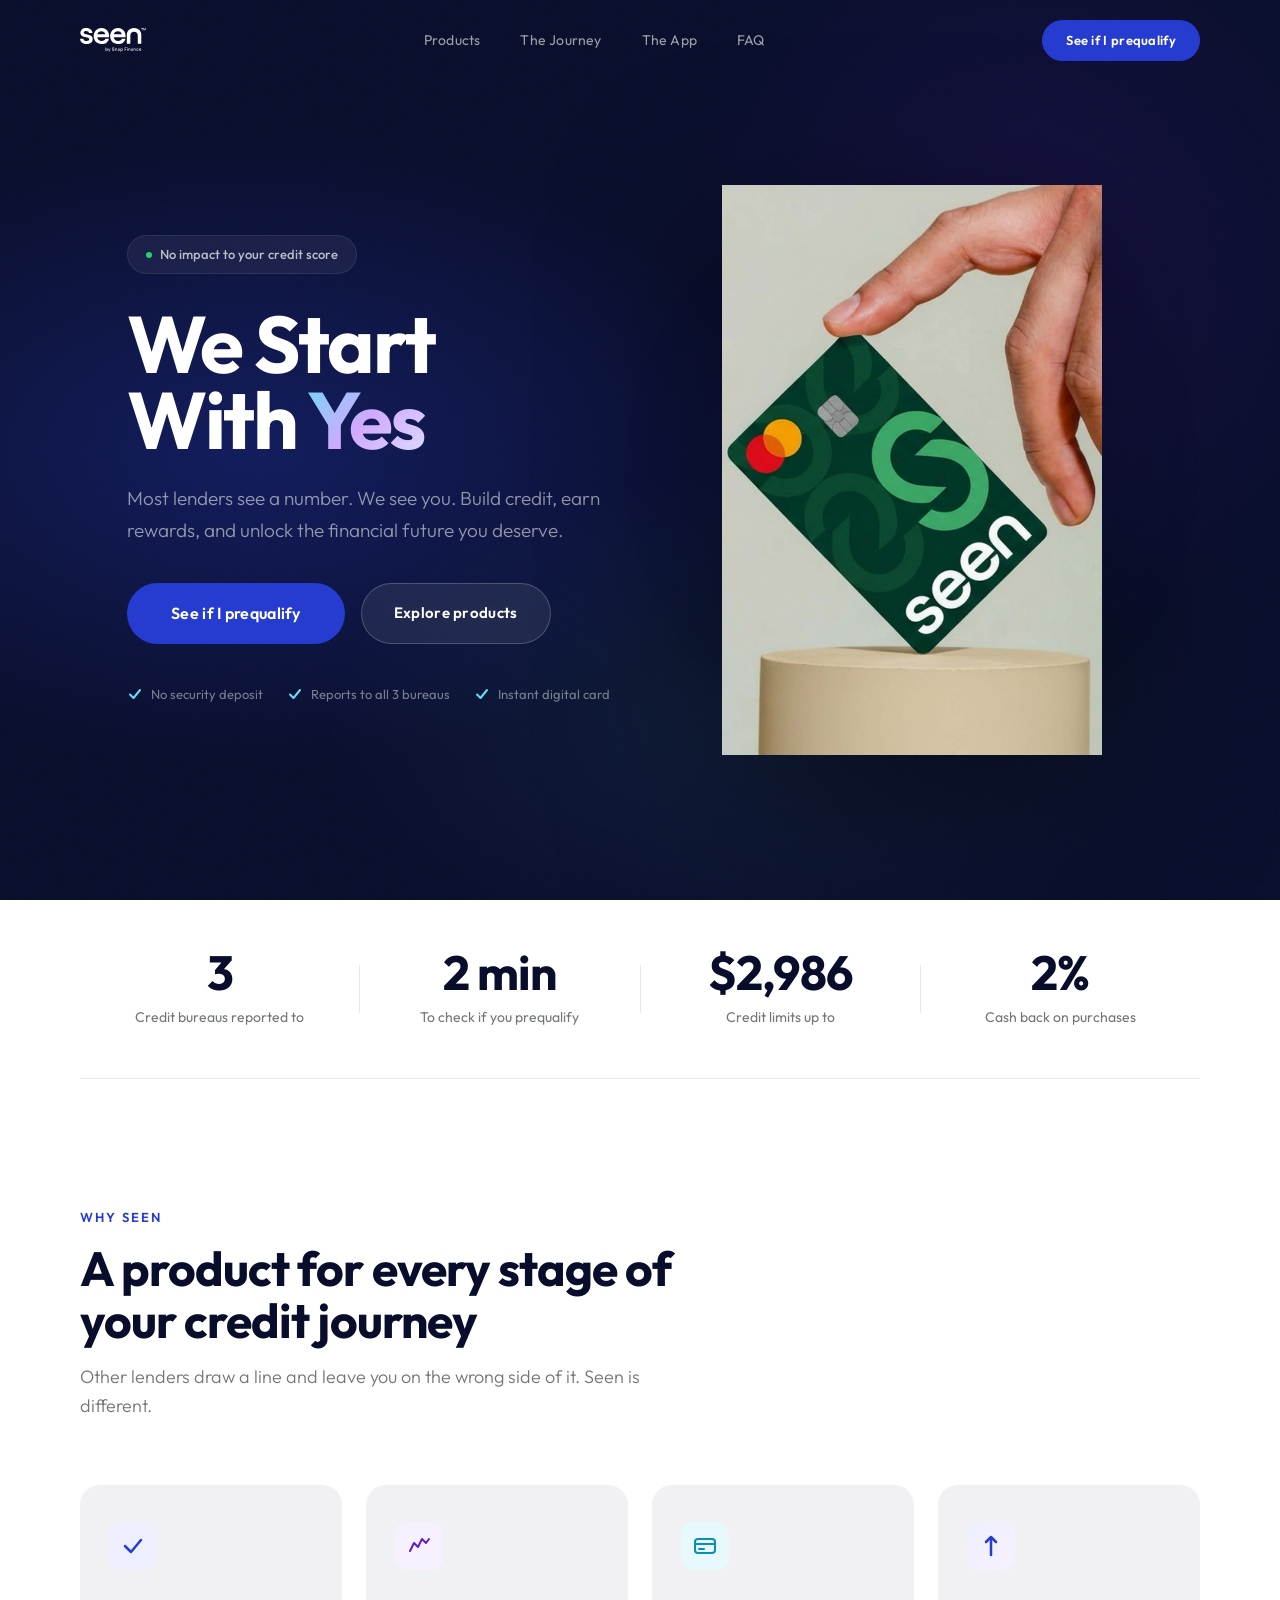
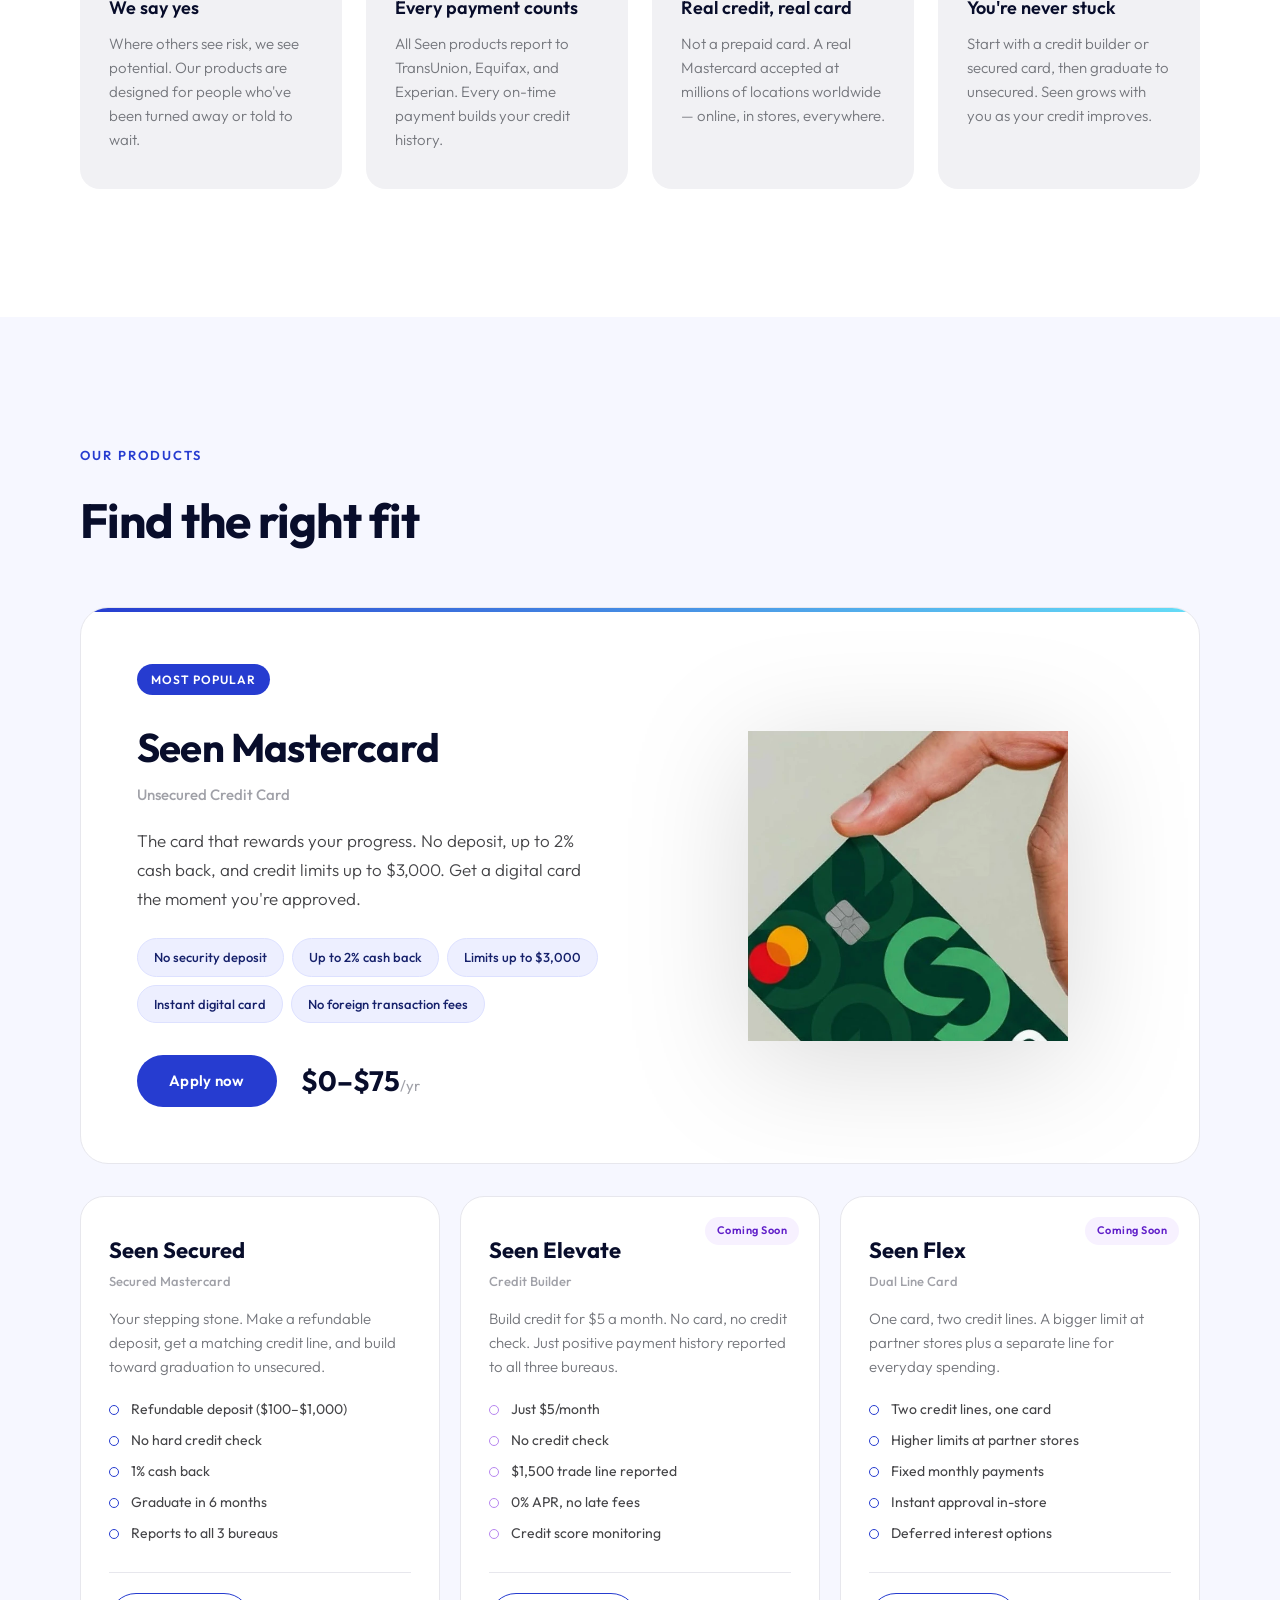
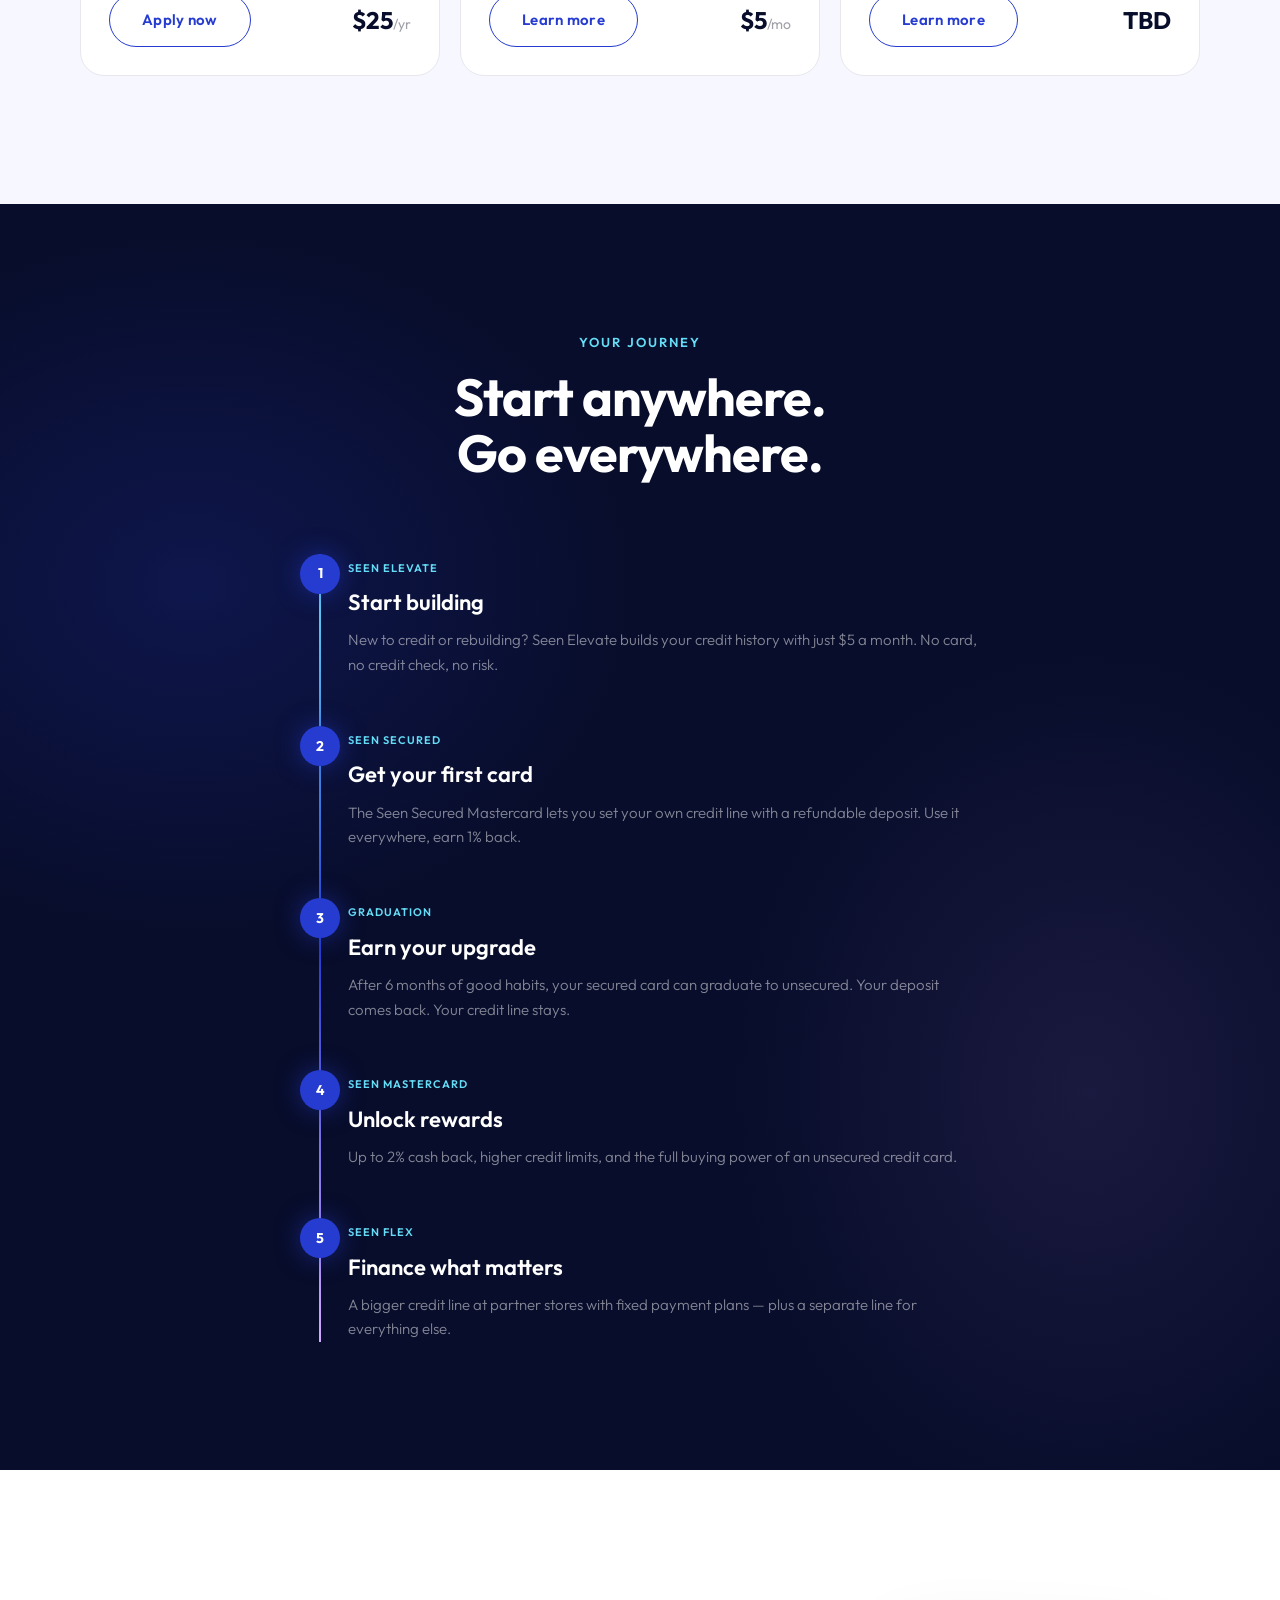
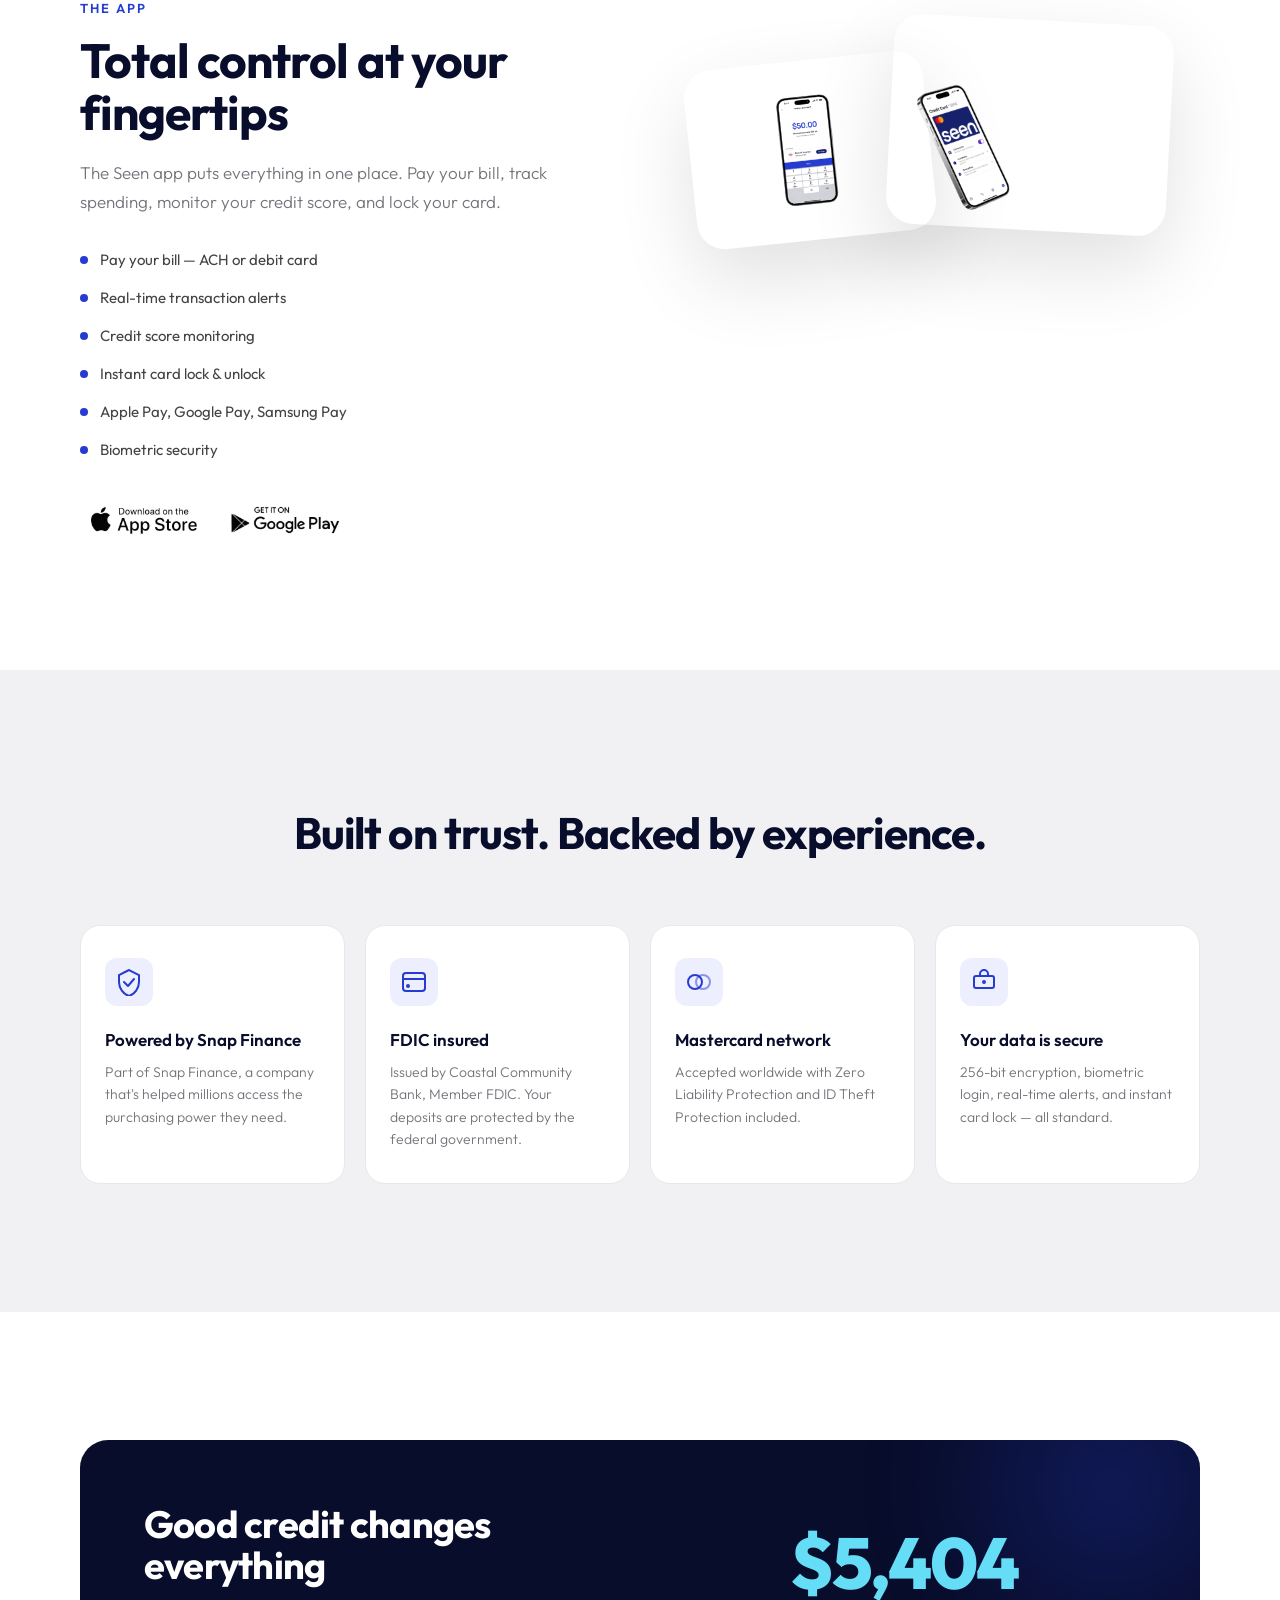
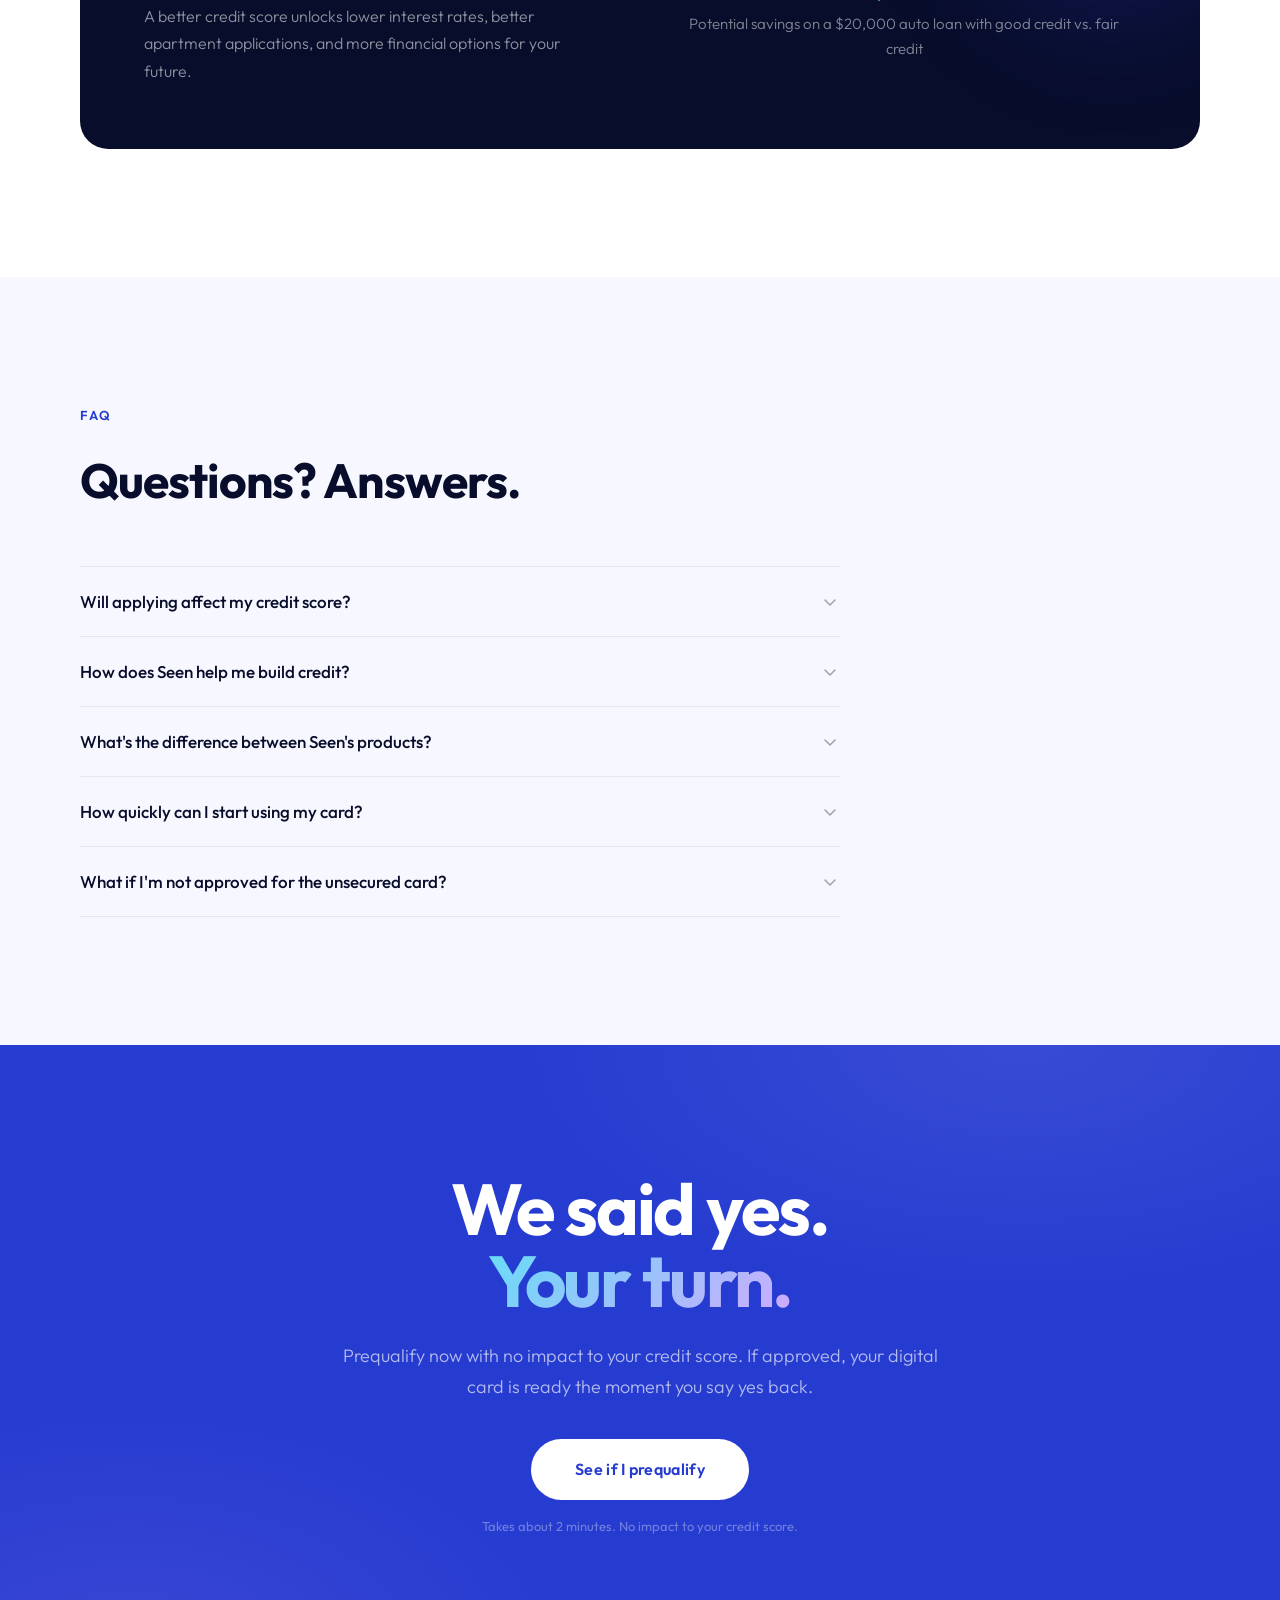
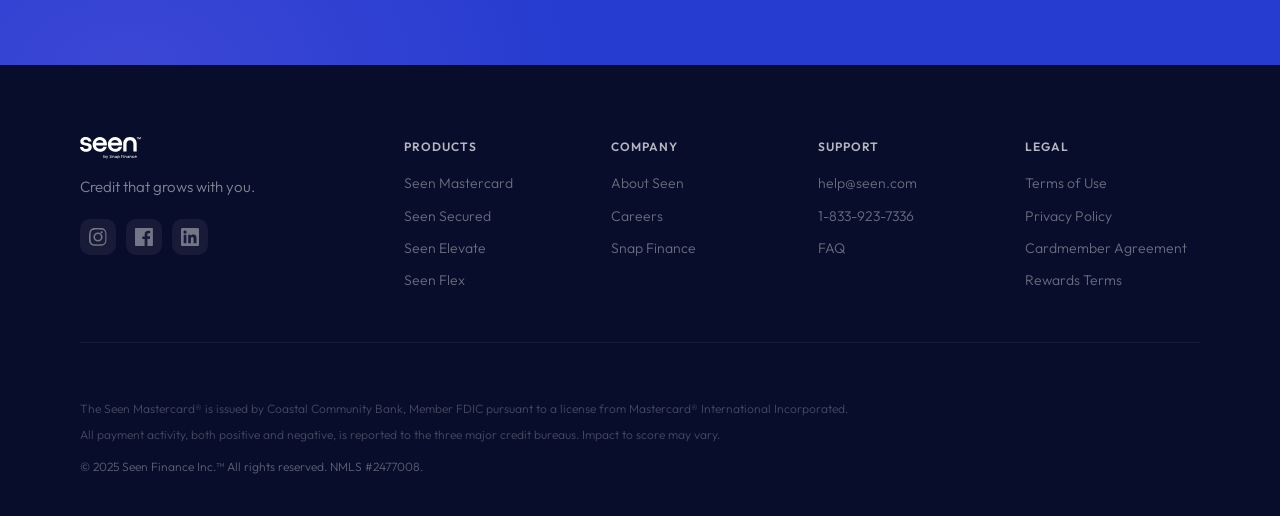
==== v1/index.html @ 249c7417 "Add v1, v2, v3 website explorations" ====
<!DOCTYPE html>
<html lang="en">
<head>
  <meta charset="UTF-8">
  <meta name="viewport" content="width=device-width, initial-scale=1.0">
  <title>Seen | Credit That Grows With You</title>
  <meta name="description" content="Seen starts with yes. Build, rebuild, and grow your credit with products designed for every stage of your journey. Mastercard accepted everywhere.">
  <link rel="icon" href="assets/logo-webclip.webp" type="image/webp">
  <link rel="preconnect" href="https://fonts.googleapis.com">
  <link rel="preconnect" href="https://fonts.gstatic.com" crossorigin>
  <link href="https://fonts.googleapis.com/css2?family=Outfit:wght@300;400;500;600;700;800&display=swap" rel="stylesheet">
  <link rel="stylesheet" href="style.css">
</head>
<body>
  <a href="#main" class="skip-link">Skip to content</a>

  <!-- Navigation -->
  <nav class="nav" role="navigation" aria-label="Main navigation">
    <div class="nav__inner container">
      <a href="/" class="nav__logo" aria-label="Seen Finance home">
        <img src="assets/logo.svg" alt="Seen" class="nav__logo-img">
      </a>
      <div class="nav__links" id="nav-menu" role="menubar">
        <a href="#products" class="nav__link" role="menuitem">Products</a>
        <a href="#journey" class="nav__link" role="menuitem">The Journey</a>
        <a href="#app" class="nav__link" role="menuitem">The App</a>
        <a href="#faq" class="nav__link" role="menuitem">FAQ</a>
      </div>
      <a href="https://app.seen.com/prequalify?utm_medium=organic" class="nav__cta btn btn--small">See if I prequalify</a>
      <button class="nav__burger" id="nav-burger" aria-label="Toggle menu" aria-expanded="false" aria-controls="nav-menu">
        <span></span><span></span><span></span>
      </button>
    </div>
  </nav>

  <main id="main">
    <!-- Hero -->
    <section class="hero" id="hero">
      <div class="hero__bg">
        <div class="hero__gradient"></div>
        <div class="hero__noise"></div>
      </div>
      <div class="hero__content container">
        <div class="hero__text">
          <div class="hero__badge" data-reveal="up">
            <span class="hero__badge-dot"></span>
            No impact to your credit score
          </div>
          <h1 class="hero__title" data-reveal="up" data-reveal-delay="100">
            We Start<br>With <span class="hero__accent">Yes</span>
          </h1>
          <p class="hero__sub" data-reveal="up" data-reveal-delay="200">
            Most lenders see a number. We see you. Build credit, earn rewards, and unlock the financial future you deserve.
          </p>
          <div class="hero__actions" data-reveal="up" data-reveal-delay="300">
            <a href="https://app.seen.com/prequalify?utm_medium=organic" class="btn btn--primary btn--large">See if I prequalify</a>
            <a href="#products" class="btn btn--ghost">Explore products</a>
          </div>
          <div class="hero__proof" data-reveal="fade" data-reveal-delay="500">
            <div class="hero__proof-item">
              <svg width="16" height="16" viewBox="0 0 16 16" fill="none"><path d="M3 8.5l3.5 3.5L13 4" stroke="currentColor" stroke-width="2" stroke-linecap="round" stroke-linejoin="round"/></svg>
              No security deposit
            </div>
            <div class="hero__proof-item">
              <svg width="16" height="16" viewBox="0 0 16 16" fill="none"><path d="M3 8.5l3.5 3.5L13 4" stroke="currentColor" stroke-width="2" stroke-linecap="round" stroke-linejoin="round"/></svg>
              Reports to all 3 bureaus
            </div>
            <div class="hero__proof-item">
              <svg width="16" height="16" viewBox="0 0 16 16" fill="none"><path d="M3 8.5l3.5 3.5L13 4" stroke="currentColor" stroke-width="2" stroke-linecap="round" stroke-linejoin="round"/></svg>
              Instant digital card
            </div>
          </div>
        </div>
        <div class="hero__visual" data-reveal="up" data-reveal-delay="200">
          <div class="hero__card-wrapper">
            <img src="assets/card-hero.png" alt="Seen Mastercard credit card" class="hero__card-img">
            <div class="hero__card-glow"></div>
          </div>
        </div>
      </div>
    </section>

    <!-- Social Proof Bar -->
    <section class="proof-bar">
      <div class="container">
        <div class="proof-bar__inner">
          <div class="proof-bar__item" data-reveal="up" data-reveal-delay="0">
            <span class="proof-bar__number" data-count-target="3">0</span>
            <span class="proof-bar__label">Credit bureaus reported to</span>
          </div>
          <div class="proof-bar__divider"></div>
          <div class="proof-bar__item" data-reveal="up" data-reveal-delay="100">
            <span class="proof-bar__number" data-count-target="2" data-count-suffix=" min">0 min</span>
            <span class="proof-bar__label">To check if you prequalify</span>
          </div>
          <div class="proof-bar__divider"></div>
          <div class="proof-bar__item" data-reveal="up" data-reveal-delay="200">
            <span class="proof-bar__number" data-count-prefix="$" data-count-target="3000" data-count-separator=",">$0</span>
            <span class="proof-bar__label">Credit limits up to</span>
          </div>
          <div class="proof-bar__divider"></div>
          <div class="proof-bar__item" data-reveal="up" data-reveal-delay="300">
            <span class="proof-bar__number" data-count-target="2" data-count-suffix="%">0%</span>
            <span class="proof-bar__label">Cash back on purchases</span>
          </div>
        </div>
      </div>
    </section>

    <!-- Why Seen -->
    <section class="why" id="why">
      <div class="container">
        <div class="why__header" data-reveal="up">
          <p class="label">Why Seen</p>
          <h2 class="why__title">A product for every stage of your credit journey</h2>
          <p class="why__sub">Other lenders draw a line and leave you on the wrong side of it. Seen is different.</p>
        </div>
        <div class="why__grid">
          <div class="why__card" data-reveal="up" data-reveal-delay="0">
            <div class="why__card-icon why__card-icon--1">
              <svg width="24" height="24" viewBox="0 0 24 24" fill="none"><path d="M4 12l6 6L20 6" stroke="currentColor" stroke-width="2.5" stroke-linecap="round" stroke-linejoin="round"/></svg>
            </div>
            <h3>We say yes</h3>
            <p>Where others see risk, we see potential. Our products are designed for people who've been turned away or told to wait.</p>
          </div>
          <div class="why__card" data-reveal="up" data-reveal-delay="80">
            <div class="why__card-icon why__card-icon--2">
              <svg width="24" height="24" viewBox="0 0 24 24" fill="none"><path d="M3 17l4-8 4 4 4-8 4 4 3-4" stroke="currentColor" stroke-width="2" stroke-linecap="round" stroke-linejoin="round"/></svg>
            </div>
            <h3>Every payment counts</h3>
            <p>All Seen products report to TransUnion, Equifax, and Experian. Every on-time payment builds your credit history.</p>
          </div>
          <div class="why__card" data-reveal="up" data-reveal-delay="160">
            <div class="why__card-icon why__card-icon--3">
              <svg width="24" height="24" viewBox="0 0 24 24" fill="none"><rect x="2" y="5" width="20" height="14" rx="3" stroke="currentColor" stroke-width="2"/><path d="M2 10h20" stroke="currentColor" stroke-width="2"/><path d="M6 15h5" stroke="currentColor" stroke-width="2" stroke-linecap="round"/></svg>
            </div>
            <h3>Real credit, real card</h3>
            <p>Not a prepaid card. A real Mastercard accepted at millions of locations worldwide — online, in stores, everywhere.</p>
          </div>
          <div class="why__card" data-reveal="up" data-reveal-delay="240">
            <div class="why__card-icon why__card-icon--4">
              <svg width="24" height="24" viewBox="0 0 24 24" fill="none"><path d="M12 3v18m0-18l-5 5m5-5l5 5" stroke="currentColor" stroke-width="2.5" stroke-linecap="round" stroke-linejoin="round"/></svg>
            </div>
            <h3>You're never stuck</h3>
            <p>Start with a credit builder or secured card, then graduate to unsecured. Seen grows with you as your credit improves.</p>
          </div>
        </div>
      </div>
    </section>

    <!-- Products -->
    <section class="products" id="products">
      <div class="container">
        <div class="products__header" data-reveal="up">
          <p class="label">Our Products</p>
          <h2 class="products__title">Find the right fit</h2>
        </div>

        <!-- Featured Product: Unsecured -->
        <div class="product-feature" data-reveal="up">
          <div class="product-feature__content">
            <span class="product-feature__tag">Most Popular</span>
            <h3 class="product-feature__name">Seen Mastercard</h3>
            <p class="product-feature__type">Unsecured Credit Card</p>
            <p class="product-feature__desc">The card that rewards your progress. No deposit, up to 2% cash back, and credit limits up to $3,000. Get a digital card the moment you're approved.</p>
            <div class="product-feature__pills">
              <span class="pill">No security deposit</span>
              <span class="pill">Up to 2% cash back</span>
              <span class="pill">Limits up to $3,000</span>
              <span class="pill">Instant digital card</span>
              <span class="pill">No foreign transaction fees</span>
            </div>
            <div class="product-feature__cta">
              <a href="https://app.seen.com/prequalify?utm_medium=organic" class="btn btn--primary">Apply now</a>
              <span class="product-feature__price">$0–$75<small>/yr</small></span>
            </div>
          </div>
          <div class="product-feature__visual">
            <img src="assets/card-front.webp" alt="Seen Mastercard" class="product-feature__card-img">
          </div>
        </div>

        <!-- Product Grid -->
        <div class="products__grid">
          <article class="product-card" data-reveal="up" data-reveal-delay="0">
            <div class="product-card__top">
              <h3 class="product-card__name">Seen Secured</h3>
              <p class="product-card__type">Secured Mastercard</p>
            </div>
            <p class="product-card__desc">Your stepping stone. Make a refundable deposit, get a matching credit line, and build toward graduation to unsecured.</p>
            <ul class="product-card__list">
              <li>Refundable deposit ($100–$1,000)</li>
              <li>No hard credit check</li>
              <li>1% cash back</li>
              <li>Graduate in 6 months</li>
              <li>Reports to all 3 bureaus</li>
            </ul>
            <div class="product-card__footer">
              <a href="https://app.seen.com/prequalify?utm_medium=organic" class="btn btn--outline">Apply now</a>
              <span class="product-card__price">$25<small>/yr</small></span>
            </div>
          </article>

          <article class="product-card product-card--accent" data-reveal="up" data-reveal-delay="100">
            <div class="product-card__badge">Coming Soon</div>
            <div class="product-card__top">
              <h3 class="product-card__name">Seen Elevate</h3>
              <p class="product-card__type">Credit Builder</p>
            </div>
            <p class="product-card__desc">Build credit for $5 a month. No card, no credit check. Just positive payment history reported to all three bureaus.</p>
            <ul class="product-card__list">
              <li>Just $5/month</li>
              <li>No credit check</li>
              <li>$1,500 trade line reported</li>
              <li>0% APR, no late fees</li>
              <li>Credit score monitoring</li>
            </ul>
            <div class="product-card__footer">
              <a href="#journey" class="btn btn--outline">Learn more</a>
              <span class="product-card__price">$5<small>/mo</small></span>
            </div>
          </article>

          <article class="product-card" data-reveal="up" data-reveal-delay="200">
            <div class="product-card__badge">Coming Soon</div>
            <div class="product-card__top">
              <h3 class="product-card__name">Seen Flex</h3>
              <p class="product-card__type">Dual Line Card</p>
            </div>
            <p class="product-card__desc">One card, two credit lines. A bigger limit at partner stores plus a separate line for everyday spending.</p>
            <ul class="product-card__list">
              <li>Two credit lines, one card</li>
              <li>Higher limits at partner stores</li>
              <li>Fixed monthly payments</li>
              <li>Instant approval in-store</li>
              <li>Deferred interest options</li>
            </ul>
            <div class="product-card__footer">
              <a href="#journey" class="btn btn--outline">Learn more</a>
              <span class="product-card__price">TBD</span>
            </div>
          </article>
        </div>
      </div>
    </section>

    <!-- Journey -->
    <section class="journey" id="journey">
      <div class="journey__bg"></div>
      <div class="container">
        <div class="journey__header" data-reveal="up">
          <p class="label label--light">Your Journey</p>
          <h2 class="journey__title">Start anywhere.<br>Go everywhere.</h2>
        </div>
        <div class="timeline">
          <div class="timeline__line" id="timeline-line"></div>

          <div class="timeline__step" data-reveal="up" data-reveal-delay="0">
            <div class="timeline__marker"><span>1</span></div>
            <div class="timeline__content">
              <span class="timeline__tag">Seen Elevate</span>
              <h3>Start building</h3>
              <p>New to credit or rebuilding? Seen Elevate builds your credit history with just $5 a month. No card, no credit check, no risk.</p>
            </div>
          </div>

          <div class="timeline__step" data-reveal="up" data-reveal-delay="100">
            <div class="timeline__marker"><span>2</span></div>
            <div class="timeline__content">
              <span class="timeline__tag">Seen Secured</span>
              <h3>Get your first card</h3>
              <p>The Seen Secured Mastercard lets you set your own credit line with a refundable deposit. Use it everywhere, earn 1% back.</p>
            </div>
          </div>

          <div class="timeline__step" data-reveal="up" data-reveal-delay="200">
            <div class="timeline__marker"><span>3</span></div>
            <div class="timeline__content">
              <span class="timeline__tag">Graduation</span>
              <h3>Earn your upgrade</h3>
              <p>After 6 months of good habits, your secured card can graduate to unsecured. Your deposit comes back. Your credit line stays.</p>
            </div>
          </div>

          <div class="timeline__step" data-reveal="up" data-reveal-delay="300">
            <div class="timeline__marker"><span>4</span></div>
            <div class="timeline__content">
              <span class="timeline__tag">Seen Mastercard</span>
              <h3>Unlock rewards</h3>
              <p>Up to 2% cash back, higher credit limits, and the full buying power of an unsecured credit card.</p>
            </div>
          </div>

          <div class="timeline__step" data-reveal="up" data-reveal-delay="400">
            <div class="timeline__marker"><span>5</span></div>
            <div class="timeline__content">
              <span class="timeline__tag">Seen Flex</span>
              <h3>Finance what matters</h3>
              <p>A bigger credit line at partner stores with fixed payment plans — plus a separate line for everything else.</p>
            </div>
          </div>
        </div>
      </div>
    </section>

    <!-- App -->
    <section class="app" id="app">
      <div class="container">
        <div class="app__layout">
          <div class="app__content">
            <p class="label" data-reveal="up">The App</p>
            <h2 class="app__title" data-reveal="up" data-reveal-delay="100">Total control at your fingertips</h2>
            <p class="app__sub" data-reveal="up" data-reveal-delay="150">The Seen app puts everything in one place. Pay your bill, track spending, monitor your credit score, and lock your card.</p>
            <ul class="app__features" data-reveal="up" data-reveal-delay="200">
              <li>Pay your bill — ACH or debit card</li>
              <li>Real-time transaction alerts</li>
              <li>Credit score monitoring</li>
              <li>Instant card lock &amp; unlock</li>
              <li>Apple Pay, Google Pay, Samsung Pay</li>
              <li>Biometric security</li>
            </ul>
            <div class="app__badges" data-reveal="up" data-reveal-delay="250">
              <a href="https://apps.apple.com/us/app/seen-mobile-build-credit/id6451211924" class="app__store-badge">
                <img src="assets/badge-app-store.webp" alt="Download on the App Store" class="app__store-img">
              </a>
              <a href="https://play.google.com/store/apps/details?id=com.seenfinance.app" class="app__store-badge">
                <img src="assets/badge-google-play.webp" alt="Get it on Google Play" class="app__store-img">
              </a>
            </div>
          </div>
          <div class="app__visual" data-reveal="up" data-reveal-delay="200">
            <div class="app__phones">
              <div class="app__phone app__phone--back">
                <img src="assets/app-mobile-2.webp" alt="Seen app credit score screen" class="app__phone-img">
              </div>
              <div class="app__phone app__phone--front">
                <img src="assets/app-mobile-1.webp" alt="Seen app card management" class="app__phone-img">
              </div>
            </div>
          </div>
        </div>
      </div>
    </section>

    <!-- Trust -->
    <section class="trust" id="trust">
      <div class="container">
        <div class="trust__header" data-reveal="up">
          <h2 class="trust__title">Built on trust. Backed by experience.</h2>
        </div>
        <div class="trust__grid">
          <div class="trust__card" data-reveal="up" data-reveal-delay="0">
            <div class="trust__icon">
              <svg width="28" height="28" viewBox="0 0 28 28" fill="none"><path d="M14 2L4 7v7c0 6.3 4.2 12.2 10 14 5.8-1.8 10-7.7 10-14V7L14 2z" stroke="currentColor" stroke-width="2"/><path d="M9 14l4 4 6-7" stroke="currentColor" stroke-width="2" stroke-linecap="round" stroke-linejoin="round"/></svg>
            </div>
            <h3>Powered by Snap Finance</h3>
            <p>Part of Snap Finance, a company that's helped millions access the purchasing power they need.</p>
          </div>
          <div class="trust__card" data-reveal="up" data-reveal-delay="80">
            <div class="trust__icon">
              <svg width="28" height="28" viewBox="0 0 28 28" fill="none"><rect x="3" y="5" width="22" height="18" rx="3" stroke="currentColor" stroke-width="2"/><path d="M3 11h22" stroke="currentColor" stroke-width="2"/><circle cx="8" cy="18" r="2" fill="currentColor"/></svg>
            </div>
            <h3>FDIC insured</h3>
            <p>Issued by Coastal Community Bank, Member FDIC. Your deposits are protected by the federal government.</p>
          </div>
          <div class="trust__card" data-reveal="up" data-reveal-delay="160">
            <div class="trust__icon">
              <svg width="28" height="28" viewBox="0 0 28 28" fill="none"><circle cx="10" cy="14" r="7" stroke="currentColor" stroke-width="2"/><circle cx="18" cy="14" r="7" stroke="currentColor" stroke-width="2" opacity="0.5"/></svg>
            </div>
            <h3>Mastercard network</h3>
            <p>Accepted worldwide with Zero Liability Protection and ID Theft Protection included.</p>
          </div>
          <div class="trust__card" data-reveal="up" data-reveal-delay="240">
            <div class="trust__icon">
              <svg width="28" height="28" viewBox="0 0 28 28" fill="none"><rect x="4" y="8" width="20" height="12" rx="2" stroke="currentColor" stroke-width="2"/><path d="M10 8V6a4 4 0 018 0v2" stroke="currentColor" stroke-width="2"/><circle cx="14" cy="14" r="2" fill="currentColor"/></svg>
            </div>
            <h3>Your data is secure</h3>
            <p>256-bit encryption, biometric login, real-time alerts, and instant card lock — all standard.</p>
          </div>
        </div>
      </div>
    </section>

    <!-- Credit Education -->
    <section class="education">
      <div class="container">
        <div class="education__card" data-reveal="up">
          <div class="education__content">
            <h2 class="education__title">Good credit changes everything</h2>
            <p class="education__text">A better credit score unlocks lower interest rates, better apartment applications, and more financial options for your future.</p>
          </div>
          <div class="education__stat">
            <span class="education__stat-number" data-count-prefix="$" data-count-target="6840" data-count-separator=",">$0</span>
            <span class="education__stat-label">Potential savings on a $20,000 auto loan with good credit vs. fair credit</span>
          </div>
        </div>
      </div>
    </section>

    <!-- FAQ -->
    <section class="faq" id="faq">
      <div class="container">
        <div class="faq__header" data-reveal="up">
          <p class="label">FAQ</p>
          <h2 class="faq__title">Questions? Answers.</h2>
        </div>
        <div class="faq__list">
          <div class="faq-item" data-reveal="up" data-reveal-delay="0">
            <button class="faq-item__trigger" aria-expanded="false">
              <span>Will applying affect my credit score?</span>
              <svg class="faq-item__icon" width="20" height="20" viewBox="0 0 20 20" fill="none"><path d="M5 8l5 5 5-5" stroke="currentColor" stroke-width="1.5" stroke-linecap="round" stroke-linejoin="round"/></svg>
            </button>
            <div class="faq-item__answer">
              <p>No. Checking if you prequalify uses a soft credit pull, which has zero impact on your credit score. A hard inquiry only occurs if you accept an offer and formally apply.</p>
            </div>
          </div>
          <div class="faq-item" data-reveal="up" data-reveal-delay="50">
            <button class="faq-item__trigger" aria-expanded="false">
              <span>How does Seen help me build credit?</span>
              <svg class="faq-item__icon" width="20" height="20" viewBox="0 0 20 20" fill="none"><path d="M5 8l5 5 5-5" stroke="currentColor" stroke-width="1.5" stroke-linecap="round" stroke-linejoin="round"/></svg>
            </button>
            <div class="faq-item__answer">
              <p>Every Seen product reports your payment activity to all three major credit bureaus — TransUnion, Equifax, and Experian. On-time payments build your credit score over time.</p>
            </div>
          </div>
          <div class="faq-item" data-reveal="up" data-reveal-delay="100">
            <button class="faq-item__trigger" aria-expanded="false">
              <span>What's the difference between Seen's products?</span>
              <svg class="faq-item__icon" width="20" height="20" viewBox="0 0 20 20" fill="none"><path d="M5 8l5 5 5-5" stroke="currentColor" stroke-width="1.5" stroke-linecap="round" stroke-linejoin="round"/></svg>
            </button>
            <div class="faq-item__answer">
              <p><strong>Seen Elevate</strong> is a $5/month credit building subscription — no card, no credit check. <strong>Seen Secured</strong> is a Mastercard with a refundable deposit. <strong>Seen Mastercard</strong> is unsecured with up to 2% cash back. <strong>Seen Flex</strong> is a dual-line card with bigger limits at partner stores.</p>
            </div>
          </div>
          <div class="faq-item" data-reveal="up" data-reveal-delay="150">
            <button class="faq-item__trigger" aria-expanded="false">
              <span>How quickly can I start using my card?</span>
              <svg class="faq-item__icon" width="20" height="20" viewBox="0 0 20 20" fill="none"><path d="M5 8l5 5 5-5" stroke="currentColor" stroke-width="1.5" stroke-linecap="round" stroke-linejoin="round"/></svg>
            </button>
            <div class="faq-item__answer">
              <p>If approved for the Seen Mastercard, you get an instant digital card and can start spending the same day. A physical card follows in the mail.</p>
            </div>
          </div>
          <div class="faq-item" data-reveal="up" data-reveal-delay="200">
            <button class="faq-item__trigger" aria-expanded="false">
              <span>What if I'm not approved for the unsecured card?</span>
              <svg class="faq-item__icon" width="20" height="20" viewBox="0 0 20 20" fill="none"><path d="M5 8l5 5 5-5" stroke="currentColor" stroke-width="1.5" stroke-linecap="round" stroke-linejoin="round"/></svg>
            </button>
            <div class="faq-item__answer">
              <p>That's exactly why we built multiple products. You may be offered the Seen Secured card or Seen Elevate credit builder. There's a path forward for everyone.</p>
            </div>
          </div>
        </div>
      </div>
    </section>

    <!-- Final CTA -->
    <section class="cta" id="cta">
      <div class="cta__bg"></div>
      <div class="container">
        <div class="cta__content" data-reveal="up">
          <h2 class="cta__title">We said yes.<br><span>Your turn.</span></h2>
          <p class="cta__sub">Prequalify now with no impact to your credit score. If approved, your digital card is ready the moment you say yes back.</p>
          <a href="https://app.seen.com/prequalify?utm_medium=organic" class="btn btn--white btn--large">See if I prequalify</a>
          <p class="cta__note">Takes about 2 minutes. No impact to your credit score.</p>
        </div>
      </div>
    </section>
  </main>

  <!-- Footer -->
  <footer class="footer">
    <div class="container">
      <div class="footer__top">
        <div class="footer__brand">
          <a href="/" class="footer__logo">
            <img src="assets/logo.svg" alt="Seen" class="footer__logo-img">
          </a>
          <p class="footer__tagline">Credit that grows with you.</p>
          <div class="footer__social">
            <a href="https://www.instagram.com/seenfinance" aria-label="Instagram" class="footer__social-link">
              <svg width="18" height="18" viewBox="0 0 20 20" fill="currentColor"><path d="M10 1.8c2.7 0 3 0 4 .1 1 0 1.5.2 1.9.4.5.2.8.4 1.1.7.3.3.5.7.7 1.1.2.4.3.9.4 1.9 0 1 .1 1.4.1 4s0 3-.1 4c0 1-.2 1.5-.4 1.9-.2.5-.4.8-.7 1.1-.3.3-.7.5-1.1.7-.4.2-.9.3-1.9.4-1 0-1.4.1-4 .1s-3 0-4-.1c-1 0-1.5-.2-1.9-.4-.5-.2-.8-.4-1.1-.7-.3-.3-.5-.7-.7-1.1-.2-.4-.3-.9-.4-1.9 0-1-.1-1.4-.1-4s0-3 .1-4c0-1 .2-1.5.4-1.9.2-.5.4-.8.7-1.1.3-.3.7-.5 1.1-.7.4-.2.9-.3 1.9-.4 1 0 1.4-.1 4-.1zm0-1.8C7.3 0 6.9 0 5.9.1c-1 0-1.7.2-2.3.5C3 .8 2.5 1.2 2 1.7S1 2.8.8 3.4c-.3.6-.4 1.3-.5 2.3C0 6.9 0 7.3 0 10s0 3.1.1 4.1c0 1 .2 1.7.5 2.3.2.6.6 1.1 1.1 1.6s1 .9 1.6 1.1c.6.3 1.3.4 2.3.5 1 0 1.4.1 4.1.1s3.1 0 4.1-.1c1 0 1.7-.2 2.3-.5.6-.2 1.1-.6 1.6-1.1s.9-1 1.1-1.6c.3-.6.4-1.3.5-2.3 0-1 .1-1.4.1-4.1s0-3.1-.1-4.1c0-1-.2-1.7-.5-2.3-.2-.6-.6-1.1-1.1-1.6S17 .8 16.4.6c-.6-.3-1.3-.4-2.3-.5C13.1 0 12.7 0 10 0zm0 4.9a5.1 5.1 0 100 10.2 5.1 5.1 0 000-10.2zm0 8.4a3.3 3.3 0 110-6.6 3.3 3.3 0 010 6.6zm5.3-8.6a1.2 1.2 0 11-2.4 0 1.2 1.2 0 012.4 0z"/></svg>
            </a>
            <a href="https://www.facebook.com/SeenFinance" aria-label="Facebook" class="footer__social-link">
              <svg width="18" height="18" viewBox="0 0 20 20" fill="currentColor"><path d="M18.9 0H1.1C.5 0 0 .5 0 1.1v17.8c0 .6.5 1.1 1.1 1.1h9.6v-7.7H8.1V9.4h2.6V7.1c0-2.6 1.6-4 3.9-4 1.1 0 2 .1 2.3.1v2.7h-1.6c-1.2 0-1.5.6-1.5 1.4v1.9h3l-.4 2.9h-2.6V20h5c.6 0 1.1-.5 1.1-1.1V1.1c0-.6-.5-1.1-1-1.1z"/></svg>
            </a>
            <a href="https://www.linkedin.com/company/seenfinance/" aria-label="LinkedIn" class="footer__social-link">
              <svg width="18" height="18" viewBox="0 0 20 20" fill="currentColor"><path d="M18.5 0h-17C.7 0 0 .7 0 1.5v17c0 .8.7 1.5 1.5 1.5h17c.8 0 1.5-.7 1.5-1.5v-17C20 .7 19.3 0 18.5 0zM6 17H3V7.5h3V17zM4.5 6.3c-1 0-1.8-.8-1.8-1.8s.8-1.7 1.8-1.7 1.8.8 1.8 1.8-.8 1.7-1.8 1.7zM17 17h-3v-4.6c0-1.1 0-2.5-1.5-2.5S11 11.2 11 12.3V17H8V7.5h2.9v1.3c.4-.8 1.4-1.5 2.8-1.5 3 0 3.5 2 3.5 4.5V17z"/></svg>
            </a>
          </div>
        </div>
        <div class="footer__columns">
          <div class="footer__col">
            <h4>Products</h4>
            <a href="#products">Seen Mastercard</a>
            <a href="#products">Seen Secured</a>
            <a href="#products">Seen Elevate</a>
            <a href="#products">Seen Flex</a>
          </div>
          <div class="footer__col">
            <h4>Company</h4>
            <a href="#">About Seen</a>
            <a href="#">Careers</a>
            <a href="https://snapfinance.com/">Snap Finance</a>
          </div>
          <div class="footer__col">
            <h4>Support</h4>
            <a href="mailto:help@seen.com">help@seen.com</a>
            <a href="tel:18339237336">1-833-923-7336</a>
            <a href="#faq">FAQ</a>
          </div>
          <div class="footer__col">
            <h4>Legal</h4>
            <a href="#">Terms of Use</a>
            <a href="#">Privacy Policy</a>
            <a href="#">Cardmember Agreement</a>
            <a href="#">Rewards Terms</a>
          </div>
        </div>
      </div>
      <div class="footer__bottom">
        <p>The Seen Mastercard&reg; is issued by Coastal Community Bank, Member FDIC pursuant to a license from Mastercard&reg; International Incorporated.</p>
        <p>All payment activity, both positive and negative, is reported to the three major credit bureaus. Impact to score may vary.</p>
        <p>&copy; 2025 Seen Finance Inc.&trade; All rights reserved. NMLS #2477008.</p>
      </div>
    </div>
  </footer>

  <script src="main.js" type="module"></script>
</body>
</html>
---- v1/style.css ----
/* ============================================
   SEEN FINANCE — REDESIGNED HOMEPAGE
   ============================================ */

/* --- Reset & Base --- */
*, *::before, *::after { margin: 0; padding: 0; box-sizing: border-box; }

:root {
  --brand: #263CD0;
  --brand-dark: #16216B;
  --brand-deep: #080d2b;
  --brand-overlay: #1E30A6;
  --brand-pressed: #2032AF;
  --brand-light: #DDE1FF;
  --brand-0: #EDEFFF;
  --brand-0-2: #F6F7FF;

  --secondary-1: #601FC9;
  --secondary-2: #B786F0;
  --secondary-3: #D1A9FF;
  --secondary-4: #E1CAFF;
  --secondary-5: #F7F1FF;

  --accent-cyan: #65DDF7;
  --accent-periwinkle: #CDDBFF;

  --black: #000000;
  --grey-1: #1C1C1E;
  --grey-2: #444447;
  --grey-3: #73757B;
  --grey-4: #A0A1A8;
  --grey-5: #E7E7ED;
  --grey-6: #F1F1F4;
  --white: #FFFFFF;

  --success: #2ECC71;

  --section-pad: clamp(80px, 10vw, 140px);
  --container-max: 1200px;
  --container-pad: clamp(20px, 4vw, 40px);

  --font: 'Outfit', sans-serif;

  --ease-out: cubic-bezier(0.16, 1, 0.3, 1);
  --ease-spring: cubic-bezier(0.34, 1.56, 0.64, 1);
  --duration: 0.7s;
  --radius: 20px;
  --radius-sm: 12px;
}

html {
  scroll-behavior: smooth;
  -webkit-font-smoothing: antialiased;
  -moz-osx-font-smoothing: grayscale;
}

body {
  font-family: var(--font);
  font-size: 16px;
  line-height: 1.6;
  color: var(--grey-1);
  background: var(--white);
  overflow-x: hidden;
}

::selection { background: var(--brand); color: var(--white); }
img { max-width: 100%; display: block; }
a { text-decoration: none; color: inherit; }
ul { list-style: none; }

.skip-link {
  position: absolute;
  top: -100px;
  left: 16px;
  background: var(--brand);
  color: var(--white);
  padding: 8px 16px;
  border-radius: 8px;
  z-index: 1000;
  font-size: 14px;
}
.skip-link:focus { top: 16px; }

.container {
  max-width: var(--container-max);
  margin: 0 auto;
  padding: 0 var(--container-pad);
}

/* --- Shared Typography --- */
.label {
  font-size: 13px;
  font-weight: 600;
  letter-spacing: 2px;
  text-transform: uppercase;
  color: var(--brand);
  margin-bottom: 16px;
}
.label--light { color: var(--accent-cyan); }

/* --- Buttons --- */
.btn {
  display: inline-flex;
  align-items: center;
  justify-content: center;
  font-family: var(--font);
  font-size: 15px;
  font-weight: 600;
  padding: 14px 32px;
  border-radius: 100px;
  border: none;
  cursor: pointer;
  transition: all 0.35s var(--ease-out);
  white-space: nowrap;
  letter-spacing: 0.3px;
}
.btn--primary {
  background: var(--brand);
  color: var(--white);
}
.btn--primary:hover {
  background: var(--brand-pressed);
  transform: translateY(-2px);
  box-shadow: 0 8px 30px rgba(38, 60, 208, 0.4);
}
.btn--ghost {
  background: rgba(255,255,255,0.08);
  color: var(--white);
  border: 1.5px solid rgba(255,255,255,0.2);
  backdrop-filter: blur(10px);
}
.btn--ghost:hover {
  border-color: rgba(255,255,255,0.5);
  background: rgba(255,255,255,0.12);
}
.btn--outline {
  background: transparent;
  color: var(--brand);
  border: 1.5px solid var(--brand);
}
.btn--outline:hover {
  background: var(--brand);
  color: var(--white);
  transform: translateY(-2px);
  box-shadow: 0 8px 30px rgba(38, 60, 208, 0.25);
}
.btn--white {
  background: var(--white);
  color: var(--brand);
}
.btn--white:hover {
  transform: translateY(-2px);
  box-shadow: 0 12px 40px rgba(255,255,255,0.3);
}
.btn--large { padding: 18px 44px; font-size: 16px; }
.btn--small { padding: 10px 24px; font-size: 13px; }

/* --- Scroll Reveal --- */
[data-reveal] {
  opacity: 0;
  transition: opacity var(--duration) var(--ease-out), transform var(--duration) var(--ease-out);
}
[data-reveal="up"] { transform: translateY(50px); }
[data-reveal="left"] { transform: translateX(-50px); }
[data-reveal="right"] { transform: translateX(50px); }
[data-reveal="fade"] { transform: none; }
[data-reveal].revealed {
  opacity: 1;
  transform: translate(0);
}

/* ============================================
   NAVIGATION
   ============================================ */
.nav {
  position: fixed;
  top: 0;
  left: 0;
  right: 0;
  z-index: 100;
  padding: 20px 0;
  transition: all 0.4s var(--ease-out);
}
.nav.scrolled {
  background: rgba(8, 13, 43, 0.9);
  backdrop-filter: blur(24px);
  -webkit-backdrop-filter: blur(24px);
  padding: 12px 0;
  border-bottom: 1px solid rgba(255,255,255,0.05);
}
.nav__inner {
  display: flex;
  align-items: center;
  justify-content: space-between;
}
.nav__logo { display: flex; align-items: center; }
.nav__logo-img {
  height: 24px;
  width: auto;
  color: var(--white);
  filter: brightness(0) invert(1);
}
.nav__links {
  display: flex;
  gap: 40px;
}
.nav__link {
  font-size: 14px;
  font-weight: 400;
  color: rgba(255,255,255,0.6);
  transition: color 0.3s;
  letter-spacing: 0.2px;
}
.nav__link:hover { color: var(--white); }
.nav__cta {
  background: var(--brand);
  color: var(--white);
}
.nav__cta:hover { background: var(--brand-pressed); }
.nav__burger {
  display: none;
  flex-direction: column;
  gap: 5px;
  background: none;
  border: none;
  cursor: pointer;
  padding: 4px;
}
.nav__burger span {
  width: 24px;
  height: 2px;
  background: var(--white);
  border-radius: 2px;
  transition: all 0.3s var(--ease-out);
}
.nav__burger.active span:nth-child(1) { transform: rotate(45deg) translate(5px, 5px); }
.nav__burger.active span:nth-child(2) { opacity: 0; }
.nav__burger.active span:nth-child(3) { transform: rotate(-45deg) translate(5px, -5px); }

/* ============================================
   HERO
   ============================================ */
.hero {
  position: relative;
  min-height: 100vh;
  display: flex;
  align-items: center;
  background: var(--brand-deep);
  overflow: hidden;
  padding: 120px 0 80px;
}
.hero__bg {
  position: absolute;
  inset: 0;
}
.hero__gradient {
  position: absolute;
  inset: 0;
  background:
    radial-gradient(ellipse 60% 50% at 20% 50%, rgba(38, 60, 208, 0.3) 0%, transparent 70%),
    radial-gradient(ellipse 40% 60% at 80% 30%, rgba(96, 31, 201, 0.15) 0%, transparent 70%),
    radial-gradient(ellipse 50% 40% at 60% 80%, rgba(101, 221, 247, 0.08) 0%, transparent 70%);
}
.hero__noise {
  position: absolute;
  inset: 0;
  opacity: 0.03;
  background-image: url("data:image/svg+xml,%3Csvg viewBox='0 0 256 256' xmlns='http://www.w3.org/2000/svg'%3E%3Cfilter id='noise'%3E%3CfeTurbulence type='fractalNoise' baseFrequency='0.9' numOctaves='4' stitchTiles='stitch'/%3E%3C/filter%3E%3Crect width='100%25' height='100%25' filter='url(%23noise)'/%3E%3C/svg%3E");
  background-repeat: repeat;
  background-size: 256px;
}

.hero__content {
  position: relative;
  z-index: 2;
  display: grid;
  grid-template-columns: 1fr 1fr;
  gap: 60px;
  align-items: center;
}
.hero__badge {
  display: inline-flex;
  align-items: center;
  gap: 8px;
  font-size: 13px;
  font-weight: 500;
  color: rgba(255,255,255,0.7);
  background: rgba(255,255,255,0.06);
  border: 1px solid rgba(255,255,255,0.08);
  border-radius: 100px;
  padding: 8px 18px;
  margin-bottom: 32px;
  backdrop-filter: blur(10px);
}
.hero__badge-dot {
  width: 6px;
  height: 6px;
  border-radius: 50%;
  background: var(--success);
  animation: pulse 2s ease-in-out infinite;
}
@keyframes pulse {
  0%, 100% { opacity: 1; box-shadow: 0 0 0 0 rgba(46, 204, 113, 0.4); }
  50% { opacity: 0.7; box-shadow: 0 0 0 6px rgba(46, 204, 113, 0); }
}

.hero__title {
  font-size: clamp(44px, 7vw, 80px);
  font-weight: 700;
  line-height: 0.95;
  color: var(--white);
  letter-spacing: -0.03em;
  margin-bottom: 24px;
}
.hero__accent {
  background: linear-gradient(135deg, var(--accent-cyan), var(--secondary-3), var(--brand-light));
  -webkit-background-clip: text;
  -webkit-text-fill-color: transparent;
  background-clip: text;
}
.hero__sub {
  font-size: clamp(16px, 1.8vw, 19px);
  color: rgba(255,255,255,0.55);
  max-width: 480px;
  line-height: 1.7;
  margin-bottom: 36px;
  font-weight: 300;
}
.hero__actions {
  display: flex;
  gap: 16px;
  flex-wrap: wrap;
  margin-bottom: 40px;
}
.hero__proof {
  display: flex;
  gap: 24px;
  flex-wrap: wrap;
}
.hero__proof-item {
  display: flex;
  align-items: center;
  gap: 8px;
  font-size: 13px;
  font-weight: 400;
  color: rgba(255,255,255,0.45);
}
.hero__proof-item svg { color: var(--accent-cyan); flex-shrink: 0; }

.hero__visual {
  display: flex;
  justify-content: center;
  align-items: center;
}
.hero__card-wrapper {
  position: relative;
  width: 380px;
  animation: heroFloat 6s ease-in-out infinite;
}
@keyframes heroFloat {
  0%, 100% { transform: translateY(0) rotate(0deg); }
  50% { transform: translateY(-16px) rotate(1deg); }
}
.hero__card-img {
  width: 100%;
  height: auto;
  filter: drop-shadow(0 40px 80px rgba(0, 0, 0, 0.5));
}
.hero__card-glow {
  position: absolute;
  width: 120%;
  height: 120%;
  top: -10%;
  left: -10%;
  border-radius: 50%;
  background: radial-gradient(circle, rgba(38, 60, 208, 0.25) 0%, transparent 60%);
  filter: blur(40px);
  z-index: -1;
}

/* ============================================
   PROOF BAR
   ============================================ */
.proof-bar {
  background: var(--white);
  padding: 0;
  position: relative;
  z-index: 3;
}
.proof-bar__inner {
  display: flex;
  align-items: center;
  justify-content: space-between;
  padding: 48px 0;
  border-bottom: 1px solid var(--grey-5);
}
.proof-bar__item { text-align: center; flex: 1; }
.proof-bar__number {
  display: block;
  font-size: clamp(32px, 4vw, 48px);
  font-weight: 700;
  color: var(--brand-deep);
  letter-spacing: -0.02em;
  line-height: 1;
  margin-bottom: 8px;
}
.proof-bar__label {
  font-size: 14px;
  color: var(--grey-3);
  font-weight: 400;
}
.proof-bar__divider {
  width: 1px;
  height: 48px;
  background: var(--grey-5);
  flex-shrink: 0;
}

/* ============================================
   WHY SEEN
   ============================================ */
.why {
  padding: var(--section-pad) 0;
  background: var(--white);
}
.why__header {
  max-width: 600px;
  margin-bottom: 64px;
}
.why__title {
  font-size: clamp(30px, 4.5vw, 48px);
  font-weight: 700;
  line-height: 1.08;
  color: var(--brand-deep);
  letter-spacing: -0.02em;
  margin-bottom: 16px;
}
.why__sub {
  font-size: 18px;
  color: var(--grey-3);
  line-height: 1.6;
  font-weight: 300;
}
.why__grid {
  display: grid;
  grid-template-columns: repeat(4, 1fr);
  gap: 24px;
}
.why__card {
  padding: 36px 28px;
  border-radius: var(--radius);
  background: var(--grey-6);
  border: 1px solid transparent;
  transition: all 0.4s var(--ease-out);
}
.why__card:hover {
  background: var(--white);
  border-color: var(--grey-5);
  transform: translateY(-6px);
  box-shadow: 0 20px 60px rgba(0, 0, 0, 0.06);
}
.why__card-icon {
  width: 48px;
  height: 48px;
  border-radius: var(--radius-sm);
  display: flex;
  align-items: center;
  justify-content: center;
  margin-bottom: 24px;
}
.why__card-icon--1 { background: var(--brand-0); color: var(--brand); }
.why__card-icon--2 { background: var(--secondary-5); color: var(--secondary-1); }
.why__card-icon--3 { background: #e8f9fd; color: #0a8fb3; }
.why__card-icon--4 { background: linear-gradient(135deg, var(--brand-0), var(--secondary-5)); color: var(--brand); }

.why__card h3 {
  font-size: 18px;
  font-weight: 600;
  color: var(--brand-deep);
  margin-bottom: 10px;
}
.why__card p {
  font-size: 15px;
  color: var(--grey-3);
  line-height: 1.6;
  font-weight: 300;
}

/* ============================================
   PRODUCTS
   ============================================ */
.products {
  padding: var(--section-pad) 0;
  background: var(--brand-0-2);
}
.products__header {
  margin-bottom: 48px;
}
.products__title {
  font-size: clamp(30px, 4.5vw, 48px);
  font-weight: 700;
  color: var(--brand-deep);
  letter-spacing: -0.02em;
}

/* Featured Product */
.product-feature {
  display: grid;
  grid-template-columns: 1fr 1fr;
  gap: 64px;
  align-items: center;
  background: var(--white);
  border-radius: 28px;
  padding: 56px;
  border: 1px solid var(--grey-5);
  margin-bottom: 32px;
  overflow: hidden;
  position: relative;
}
.product-feature::before {
  content: '';
  position: absolute;
  top: 0;
  left: 0;
  right: 0;
  height: 4px;
  background: linear-gradient(90deg, var(--brand), var(--accent-cyan));
}
.product-feature__tag {
  display: inline-block;
  font-size: 12px;
  font-weight: 600;
  letter-spacing: 1px;
  text-transform: uppercase;
  color: var(--white);
  background: var(--brand);
  padding: 6px 14px;
  border-radius: 100px;
  margin-bottom: 20px;
}
.product-feature__name {
  font-size: clamp(28px, 3.5vw, 40px);
  font-weight: 700;
  color: var(--brand-deep);
  letter-spacing: -0.02em;
  margin-bottom: 4px;
}
.product-feature__type {
  font-size: 15px;
  color: var(--grey-4);
  font-weight: 500;
  margin-bottom: 20px;
}
.product-feature__desc {
  font-size: 17px;
  color: var(--grey-2);
  line-height: 1.7;
  margin-bottom: 24px;
  font-weight: 300;
}
.product-feature__pills {
  display: flex;
  flex-wrap: wrap;
  gap: 8px;
  margin-bottom: 32px;
}
.pill {
  display: inline-block;
  font-size: 13px;
  font-weight: 500;
  padding: 8px 16px;
  border-radius: 100px;
  background: var(--brand-0);
  color: var(--brand-dark);
  border: 1px solid var(--brand-light);
}
.product-feature__cta {
  display: flex;
  align-items: center;
  gap: 24px;
}
.product-feature__price {
  font-size: 28px;
  font-weight: 700;
  color: var(--brand-deep);
}
.product-feature__price small {
  font-size: 15px;
  font-weight: 400;
  color: var(--grey-4);
}
.product-feature__visual {
  display: flex;
  justify-content: center;
  align-items: center;
  padding: 20px;
}
.product-feature__card-img {
  max-width: 320px;
  width: 100%;
  filter: drop-shadow(0 20px 60px rgba(0, 0, 0, 0.15));
  transition: transform 0.6s var(--ease-out);
}
.product-feature:hover .product-feature__card-img {
  transform: scale(1.03) rotate(-1deg);
}

/* Product Cards Grid */
.products__grid {
  display: grid;
  grid-template-columns: repeat(3, 1fr);
  gap: 20px;
}
.product-card {
  position: relative;
  background: var(--white);
  border-radius: 24px;
  padding: 36px 28px 28px;
  border: 1px solid var(--grey-5);
  transition: all 0.4s var(--ease-out);
  display: flex;
  flex-direction: column;
}
.product-card:hover {
  transform: translateY(-6px);
  box-shadow: 0 24px 60px rgba(0, 0, 0, 0.08);
  border-color: transparent;
}
.product-card__badge {
  position: absolute;
  top: 20px;
  right: 20px;
  font-size: 11px;
  font-weight: 600;
  letter-spacing: 0.5px;
  padding: 5px 12px;
  border-radius: 100px;
  background: var(--secondary-5);
  color: var(--secondary-1);
}
.product-card__top { margin-bottom: 16px; }
.product-card__name {
  font-size: 22px;
  font-weight: 700;
  color: var(--brand-deep);
  margin-bottom: 2px;
}
.product-card__type {
  font-size: 13px;
  color: var(--grey-4);
  font-weight: 500;
}
.product-card__desc {
  font-size: 15px;
  color: var(--grey-3);
  line-height: 1.6;
  margin-bottom: 20px;
  font-weight: 300;
}
.product-card__list {
  margin-bottom: 28px;
  display: flex;
  flex-direction: column;
  gap: 10px;
  flex: 1;
}
.product-card__list li {
  font-size: 14px;
  color: var(--grey-2);
  padding-left: 22px;
  position: relative;
  line-height: 1.5;
  font-weight: 400;
}
.product-card__list li::before {
  content: '';
  position: absolute;
  left: 0;
  top: 6px;
  width: 10px;
  height: 10px;
  border-radius: 50%;
  border: 1.5px solid var(--brand);
}
.product-card--accent .product-card__list li::before { border-color: var(--secondary-2); }

.product-card__footer {
  display: flex;
  align-items: center;
  justify-content: space-between;
  padding-top: 20px;
  border-top: 1px solid var(--grey-5);
  margin-top: auto;
}
.product-card__price {
  font-size: 24px;
  font-weight: 700;
  color: var(--brand-deep);
}
.product-card__price small {
  font-size: 14px;
  font-weight: 400;
  color: var(--grey-4);
}

/* ============================================
   JOURNEY
   ============================================ */
.journey {
  position: relative;
  padding: var(--section-pad) 0;
  background: var(--brand-deep);
  overflow: hidden;
}
.journey__bg {
  position: absolute;
  inset: 0;
  background:
    radial-gradient(ellipse 50% 40% at 15% 30%, rgba(38, 60, 208, 0.2) 0%, transparent 70%),
    radial-gradient(ellipse 40% 50% at 85% 70%, rgba(183, 134, 240, 0.1) 0%, transparent 70%);
}
.journey__header {
  text-align: center;
  margin-bottom: 72px;
  position: relative;
  z-index: 2;
}
.journey__title {
  font-size: clamp(32px, 5vw, 52px);
  font-weight: 700;
  line-height: 1.08;
  color: var(--white);
  letter-spacing: -0.02em;
}

.timeline {
  position: relative;
  max-width: 680px;
  margin: 0 auto;
  z-index: 2;
  padding-left: 48px;
}
.timeline__line {
  position: absolute;
  left: 19px;
  top: 0;
  bottom: 0;
  width: 2px;
  background: linear-gradient(180deg, var(--accent-cyan), var(--brand), var(--secondary-3));
  transform-origin: top;
  transform: scaleY(0);
  transition: transform 2s var(--ease-out);
}
.timeline__line.active { transform: scaleY(1); }

.timeline__step {
  position: relative;
  padding-bottom: 48px;
}
.timeline__step:last-child { padding-bottom: 0; }
.timeline__marker {
  position: absolute;
  left: -48px;
  top: 0;
  width: 40px;
  height: 40px;
  border-radius: 50%;
  background: var(--brand);
  display: flex;
  align-items: center;
  justify-content: center;
  font-size: 14px;
  font-weight: 700;
  color: var(--white);
  box-shadow: 0 0 24px rgba(38, 60, 208, 0.5);
  z-index: 2;
}
.timeline__tag {
  display: inline-block;
  font-size: 11px;
  font-weight: 600;
  letter-spacing: 1px;
  text-transform: uppercase;
  color: var(--accent-cyan);
  margin-bottom: 8px;
}
.timeline__content h3 {
  font-size: 22px;
  font-weight: 600;
  color: var(--white);
  margin-bottom: 8px;
}
.timeline__content p {
  font-size: 15px;
  color: rgba(255,255,255,0.5);
  line-height: 1.65;
  font-weight: 300;
}

/* ============================================
   APP
   ============================================ */
.app {
  padding: var(--section-pad) 0;
  background: var(--white);
  overflow: hidden;
}
.app__layout {
  display: grid;
  grid-template-columns: 1fr 1fr;
  gap: 80px;
  align-items: center;
}
.app__title {
  font-size: clamp(30px, 4.5vw, 48px);
  font-weight: 700;
  line-height: 1.08;
  color: var(--brand-deep);
  letter-spacing: -0.02em;
  margin-bottom: 20px;
}
.app__sub {
  font-size: 17px;
  color: var(--grey-3);
  line-height: 1.7;
  margin-bottom: 32px;
  font-weight: 300;
}
.app__features {
  display: flex;
  flex-direction: column;
  gap: 14px;
  margin-bottom: 36px;
}
.app__features li {
  display: flex;
  align-items: center;
  gap: 12px;
  font-size: 15px;
  color: var(--grey-2);
  font-weight: 400;
}
.app__features li::before {
  content: '';
  width: 8px;
  height: 8px;
  border-radius: 50%;
  background: var(--brand);
  flex-shrink: 0;
}

.app__badges {
  display: flex;
  gap: 12px;
}
.app__store-badge {
  display: block;
  transition: transform 0.3s var(--ease-out);
}
.app__store-badge:hover { transform: translateY(-2px); }
.app__store-img {
  height: 44px;
  width: auto;
}

/* Phone Stack */
.app__visual {
  display: flex;
  justify-content: center;
  position: relative;
}
.app__phones {
  position: relative;
  width: 500px;
  height: 500px;
}
.app__phone {
  position: absolute;
  border-radius: 28px;
  overflow: hidden;
  box-shadow: 0 32px 80px rgba(0, 0, 0, 0.12);
}
.app__phone--back {
  width: 240px;
  top: 40px;
  left: 0;
  transform: rotate(-6deg);
  z-index: 1;
}
.app__phone--front {
  width: 280px;
  top: 0;
  right: 20px;
  transform: rotate(3deg);
  z-index: 2;
}
.app__phone-img {
  width: 100%;
  height: auto;
}

/* ============================================
   TRUST
   ============================================ */
.trust {
  padding: var(--section-pad) 0;
  background: var(--grey-6);
}
.trust__header {
  text-align: center;
  margin-bottom: 56px;
}
.trust__title {
  font-size: clamp(28px, 4vw, 44px);
  font-weight: 700;
  color: var(--brand-deep);
  letter-spacing: -0.02em;
}
.trust__grid {
  display: grid;
  grid-template-columns: repeat(4, 1fr);
  gap: 20px;
}
.trust__card {
  padding: 32px 24px;
  border-radius: var(--radius);
  background: var(--white);
  border: 1px solid var(--grey-5);
  transition: all 0.3s var(--ease-out);
}
.trust__card:hover {
  transform: translateY(-4px);
  box-shadow: 0 12px 40px rgba(0, 0, 0, 0.05);
  border-color: transparent;
}
.trust__icon {
  width: 48px;
  height: 48px;
  border-radius: var(--radius-sm);
  background: var(--brand-0);
  display: flex;
  align-items: center;
  justify-content: center;
  color: var(--brand);
  margin-bottom: 20px;
}
.trust__card h3 {
  font-size: 17px;
  font-weight: 600;
  color: var(--brand-deep);
  margin-bottom: 8px;
}
.trust__card p {
  font-size: 14px;
  color: var(--grey-3);
  line-height: 1.6;
  font-weight: 300;
}

/* ============================================
   EDUCATION
   ============================================ */
.education {
  padding: var(--section-pad) 0;
  background: var(--white);
}
.education__card {
  display: grid;
  grid-template-columns: 1fr 1fr;
  gap: 64px;
  align-items: center;
  background: var(--brand-deep);
  border-radius: 28px;
  padding: 64px;
  overflow: hidden;
  position: relative;
}
.education__card::before {
  content: '';
  position: absolute;
  width: 400px;
  height: 400px;
  border-radius: 50%;
  background: radial-gradient(circle, rgba(38, 60, 208, 0.3) 0%, transparent 70%);
  top: -50%;
  right: -10%;
  filter: blur(40px);
}
.education__title {
  font-size: clamp(26px, 3.5vw, 38px);
  font-weight: 700;
  color: var(--white);
  letter-spacing: -0.02em;
  line-height: 1.1;
  margin-bottom: 16px;
}
.education__text {
  font-size: 16px;
  color: rgba(255,255,255,0.55);
  line-height: 1.7;
  font-weight: 300;
}
.education__stat {
  text-align: center;
  position: relative;
  z-index: 2;
}
.education__stat-number {
  display: block;
  font-size: clamp(48px, 6vw, 72px);
  font-weight: 800;
  color: var(--accent-cyan);
  letter-spacing: -0.03em;
  line-height: 1;
  margin-bottom: 12px;
}
.education__stat-label {
  font-size: 15px;
  color: rgba(255,255,255,0.5);
  max-width: 280px;
  margin: 0 auto;
  line-height: 1.5;
  font-weight: 300;
}

/* ============================================
   FAQ
   ============================================ */
.faq {
  padding: var(--section-pad) 0;
  background: var(--brand-0-2);
}
.faq__header {
  margin-bottom: 48px;
}
.faq__title {
  font-size: clamp(30px, 4.5vw, 48px);
  font-weight: 700;
  color: var(--brand-deep);
  letter-spacing: -0.02em;
}
.faq__list {
  max-width: 760px;
}
.faq-item {
  border-bottom: 1px solid var(--grey-5);
}
.faq-item:first-child { border-top: 1px solid var(--grey-5); }
.faq-item__trigger {
  width: 100%;
  display: flex;
  align-items: center;
  justify-content: space-between;
  gap: 16px;
  padding: 24px 0;
  background: none;
  border: none;
  cursor: pointer;
  text-align: left;
  font-family: var(--font);
  font-size: 17px;
  font-weight: 500;
  color: var(--brand-deep);
  transition: color 0.3s;
}
.faq-item__trigger:hover { color: var(--brand); }
.faq-item__icon {
  flex-shrink: 0;
  transition: transform 0.3s var(--ease-out);
  color: var(--grey-4);
}
.faq-item.open .faq-item__icon {
  transform: rotate(180deg);
  color: var(--brand);
}
.faq-item__answer {
  max-height: 0;
  overflow: hidden;
  transition: max-height 0.4s var(--ease-out), padding 0.4s var(--ease-out);
  padding: 0;
}
.faq-item.open .faq-item__answer {
  max-height: 300px;
  padding-bottom: 24px;
}
.faq-item__answer p {
  font-size: 15px;
  color: var(--grey-3);
  line-height: 1.7;
  font-weight: 300;
}
.faq-item__answer strong { color: var(--grey-1); font-weight: 600; }

/* ============================================
   FINAL CTA
   ============================================ */
.cta {
  position: relative;
  padding: var(--section-pad) 0;
  background: var(--brand);
  overflow: hidden;
}
.cta__bg {
  position: absolute;
  inset: 0;
  background:
    radial-gradient(ellipse 60% 60% at 80% 0%, rgba(255,255,255,0.08) 0%, transparent 70%),
    radial-gradient(ellipse 50% 60% at 10% 100%, rgba(183, 134, 240, 0.15) 0%, transparent 70%);
}
.cta__content {
  position: relative;
  z-index: 2;
  text-align: center;
  max-width: 600px;
  margin: 0 auto;
}
.cta__title {
  font-size: clamp(40px, 7vw, 72px);
  font-weight: 700;
  color: var(--white);
  line-height: 1;
  letter-spacing: -0.03em;
  margin-bottom: 24px;
}
.cta__title span {
  background: linear-gradient(135deg, var(--accent-cyan), var(--secondary-3));
  -webkit-background-clip: text;
  -webkit-text-fill-color: transparent;
  background-clip: text;
}
.cta__sub {
  font-size: 18px;
  color: rgba(255,255,255,0.65);
  line-height: 1.7;
  margin-bottom: 36px;
  font-weight: 300;
}
.cta__note {
  margin-top: 16px;
  font-size: 13px;
  color: rgba(255,255,255,0.35);
}

/* ============================================
   FOOTER
   ============================================ */
.footer {
  background: var(--brand-deep);
  padding: 72px 0 32px;
  color: rgba(255,255,255,0.5);
}
.footer__top {
  display: grid;
  grid-template-columns: 260px 1fr;
  gap: 64px;
  margin-bottom: 56px;
  padding-bottom: 40px;
  border-bottom: 1px solid rgba(255,255,255,0.06);
}
.footer__logo { display: block; margin-bottom: 16px; }
.footer__logo-img {
  height: 22px;
  width: auto;
  filter: brightness(0) invert(1);
}
.footer__tagline {
  font-size: 15px;
  margin-bottom: 20px;
  font-weight: 300;
}
.footer__social { display: flex; gap: 10px; }
.footer__social-link {
  width: 36px;
  height: 36px;
  border-radius: 10px;
  background: rgba(255,255,255,0.06);
  display: flex;
  align-items: center;
  justify-content: center;
  color: rgba(255,255,255,0.4);
  transition: all 0.3s;
}
.footer__social-link:hover {
  background: var(--brand);
  color: var(--white);
}
.footer__columns {
  display: grid;
  grid-template-columns: repeat(4, 1fr);
  gap: 32px;
}
.footer__col h4 {
  font-size: 12px;
  font-weight: 600;
  color: rgba(255,255,255,0.7);
  letter-spacing: 1px;
  text-transform: uppercase;
  margin-bottom: 16px;
}
.footer__col a {
  display: block;
  font-size: 14px;
  color: rgba(255,255,255,0.4);
  margin-bottom: 10px;
  transition: color 0.3s;
  font-weight: 300;
}
.footer__col a:hover { color: var(--white); }
.footer__bottom {
  font-size: 12px;
  line-height: 1.7;
  color: rgba(255,255,255,0.25);
  font-weight: 300;
}
.footer__bottom p { margin-bottom: 6px; }
.footer__bottom p:last-child { margin-top: 12px; color: rgba(255,255,255,0.35); }

/* ============================================
   RESPONSIVE
   ============================================ */
@media (max-width: 1024px) {
  .hero__content { gap: 40px; }
  .hero__card-wrapper { width: 300px; }
  .why__grid { grid-template-columns: repeat(2, 1fr); }
  .product-feature { padding: 40px; gap: 40px; }
  .products__grid { grid-template-columns: repeat(3, 1fr); }
  .trust__grid { grid-template-columns: repeat(2, 1fr); }
  .education__card { padding: 48px; gap: 40px; }
  .footer__top { grid-template-columns: 1fr; gap: 40px; }
}

@media (max-width: 768px) {
  .nav__links { display: none; }
  .nav__links.open {
    display: flex;
    flex-direction: column;
    position: absolute;
    top: 100%;
    left: 0;
    right: 0;
    background: rgba(8, 13, 43, 0.97);
    backdrop-filter: blur(24px);
    padding: 24px var(--container-pad);
    gap: 20px;
    border-bottom: 1px solid rgba(255,255,255,0.05);
  }
  .nav__cta { display: none; }
  .nav__burger { display: flex; }

  .hero { padding: 100px 0 60px; min-height: auto; }
  .hero__content { grid-template-columns: 1fr; text-align: center; }
  .hero__badge { margin: 0 auto 32px; }
  .hero__sub { margin: 0 auto 36px; }
  .hero__actions { justify-content: center; }
  .hero__proof { justify-content: center; }
  .hero__card-wrapper { width: 260px; margin: 0 auto; }
  .hero__visual { order: -1; margin-bottom: 20px; }

  .proof-bar__inner { flex-wrap: wrap; gap: 24px; padding: 32px 0; }
  .proof-bar__item { flex: 1 1 40%; min-width: 140px; }
  .proof-bar__divider { display: none; }

  .why__grid { grid-template-columns: 1fr; }
  .product-feature { grid-template-columns: 1fr; }
  .product-feature__visual { order: -1; }
  .product-feature__card-img { max-width: 200px; margin: 0 auto; }
  .products__grid { grid-template-columns: 1fr; max-width: 420px; margin: 0 auto; }

  .timeline { padding-left: 40px; }
  .timeline__line { left: 11px; }
  .timeline__marker { left: -40px; width: 32px; height: 32px; font-size: 12px; }

  .app__layout { grid-template-columns: 1fr; gap: 48px; }
  .app__visual { order: -1; }
  .app__phones { width: 320px; height: 360px; }
  .app__phone--back { width: 180px; }
  .app__phone--front { width: 220px; }

  .trust__grid { grid-template-columns: 1fr; }
  .education__card { grid-template-columns: 1fr; padding: 40px 28px; gap: 32px; text-align: center; }
  .education__stat-label { margin: 0 auto; }

  .footer__columns { grid-template-columns: repeat(2, 1fr); }
}

@media (max-width: 480px) {
  .hero__title { font-size: 40px; }
  .hero__proof { flex-direction: column; align-items: center; gap: 12px; }
  .proof-bar__item { flex: 1 1 100%; }
  .footer__columns { grid-template-columns: 1fr; }
  .product-feature { padding: 28px; }
}

/* --- Focus Styles --- */
*:focus-visible {
  outline: 2px solid var(--brand);
  outline-offset: 3px;
  border-radius: 4px;
}
.btn:focus-visible { outline-offset: 4px; }
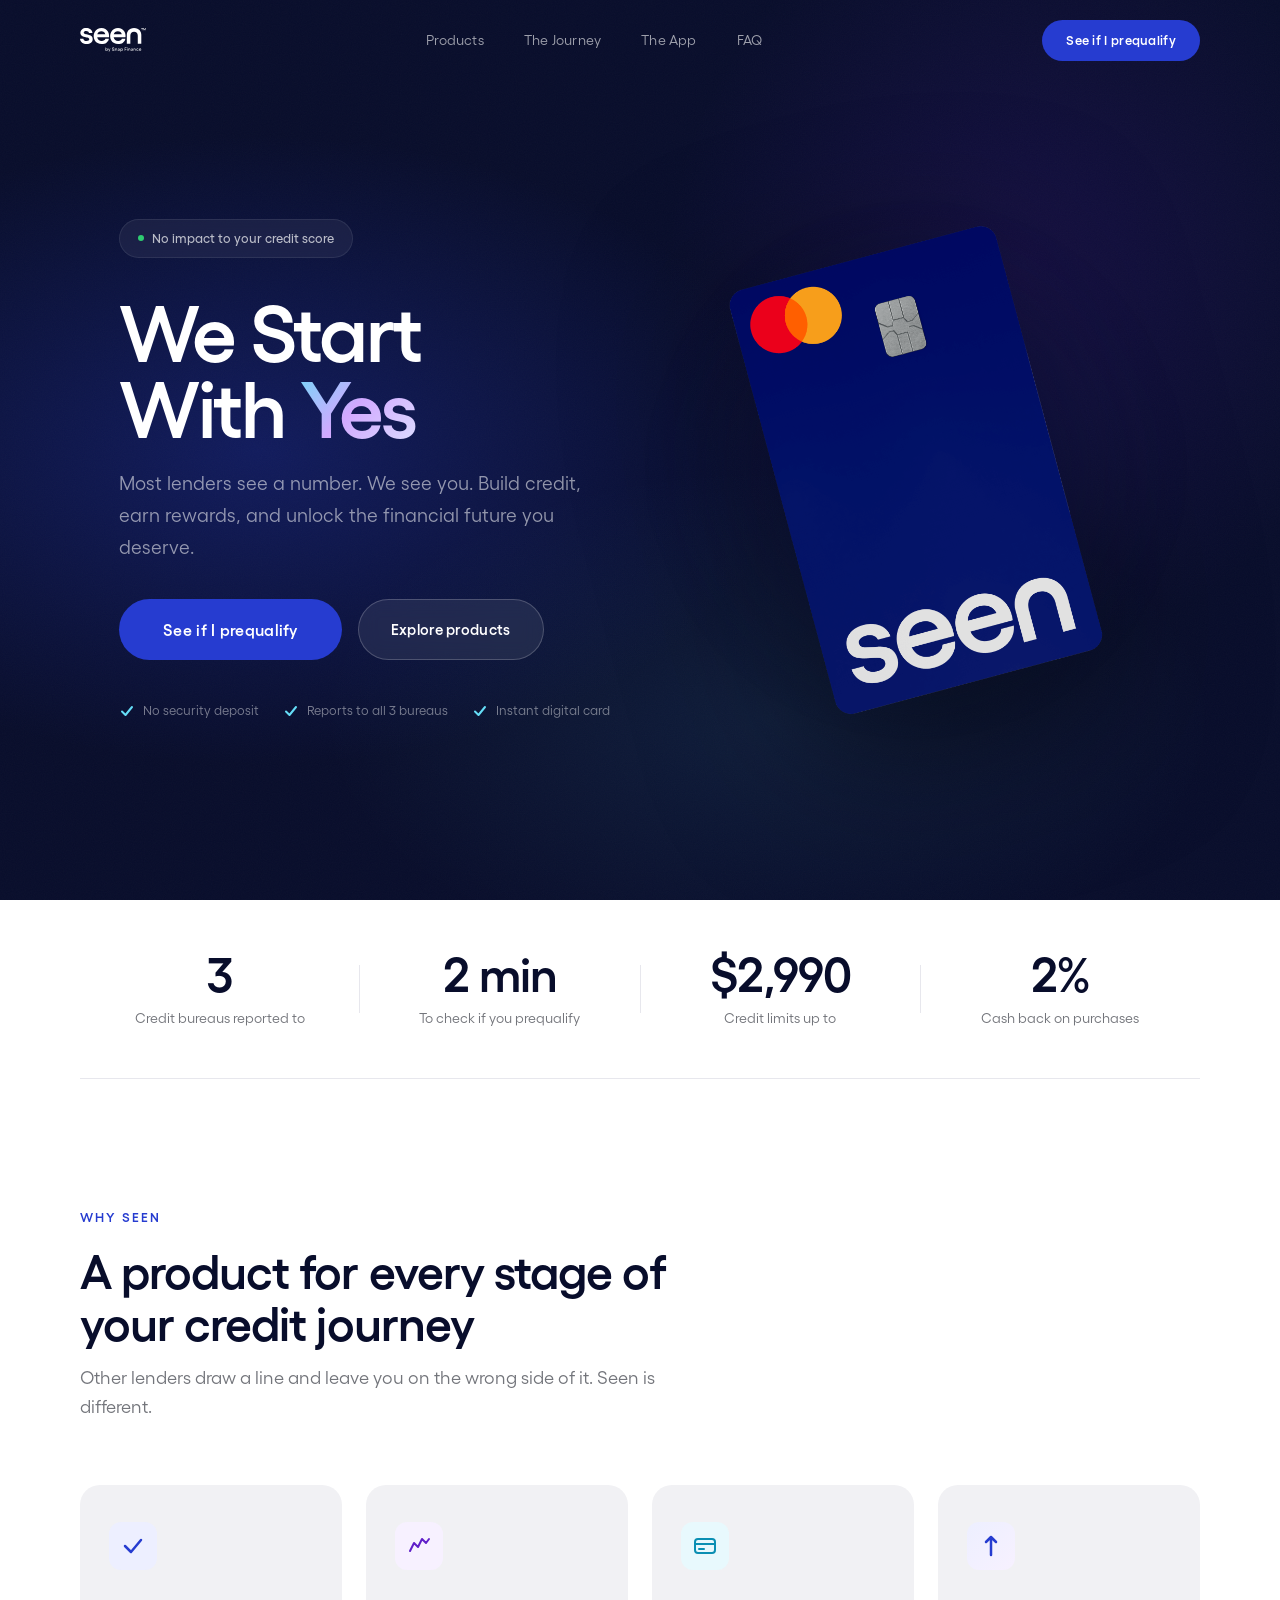
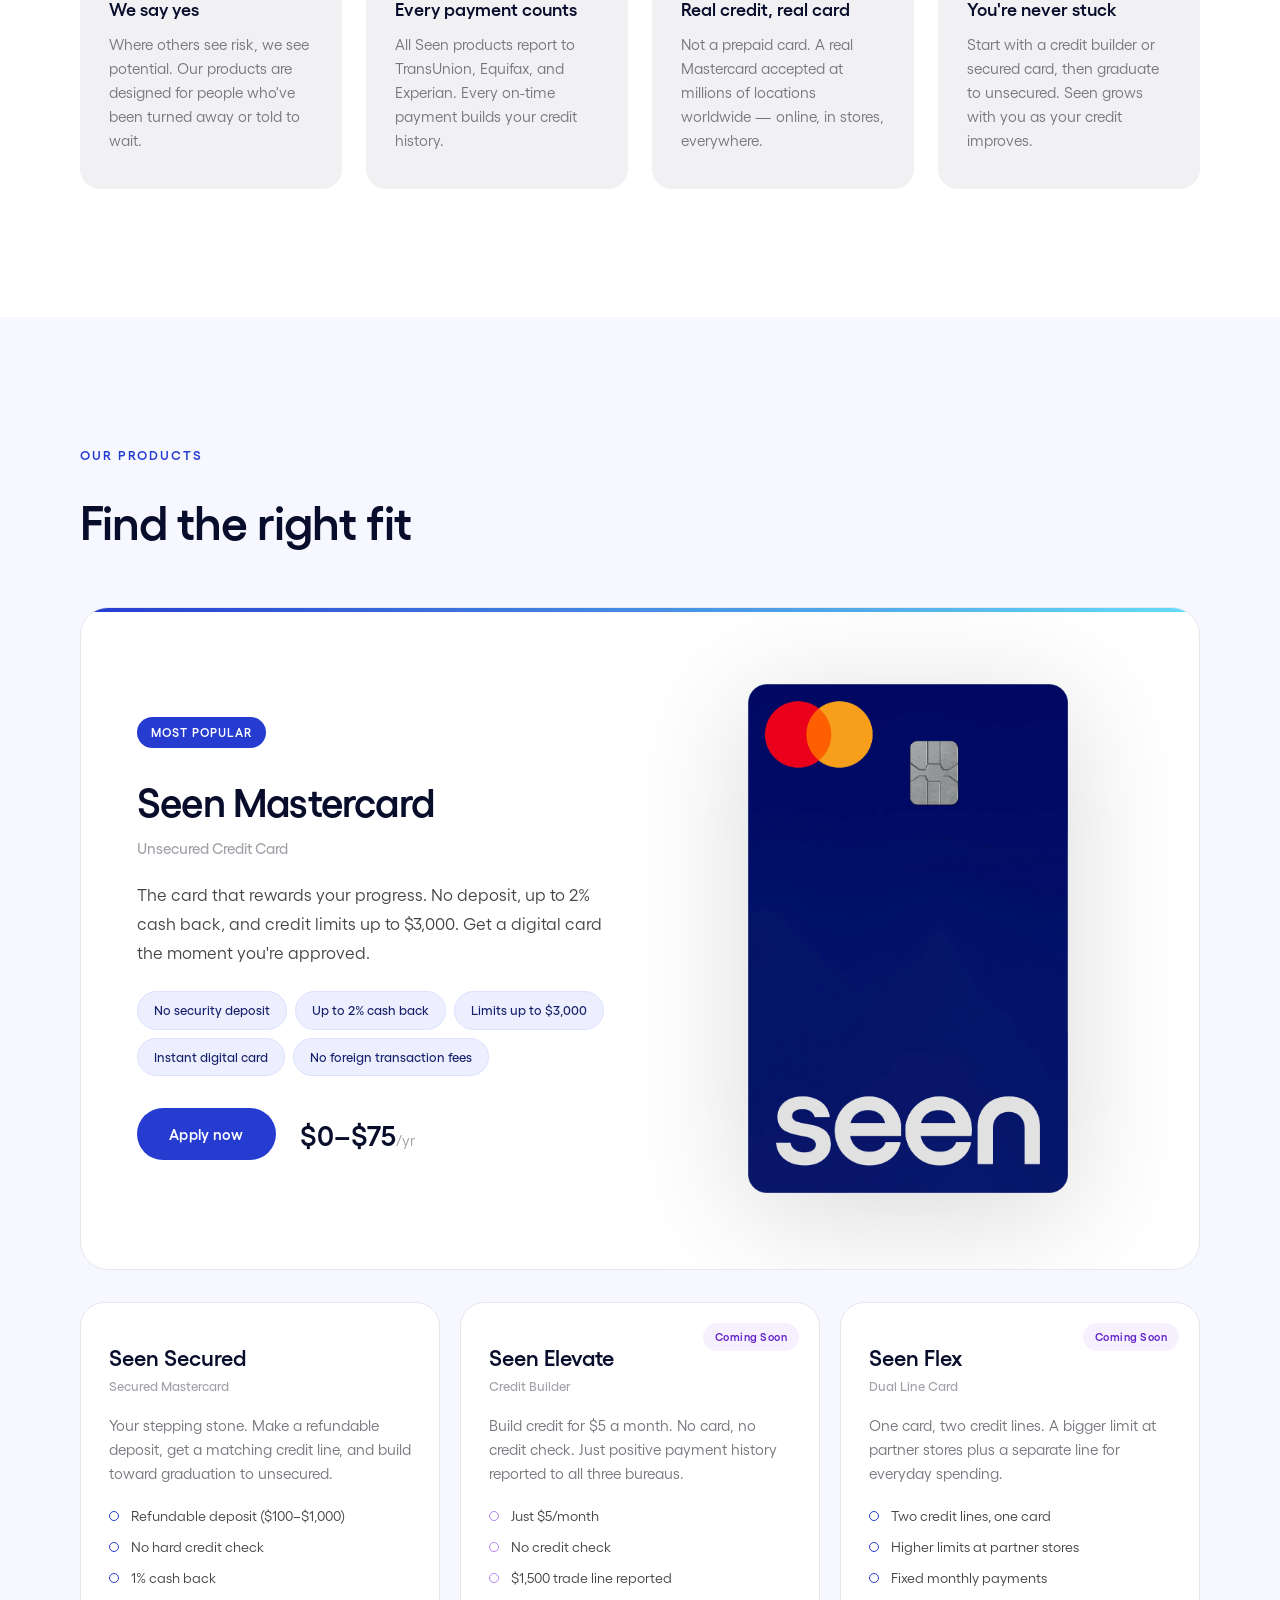
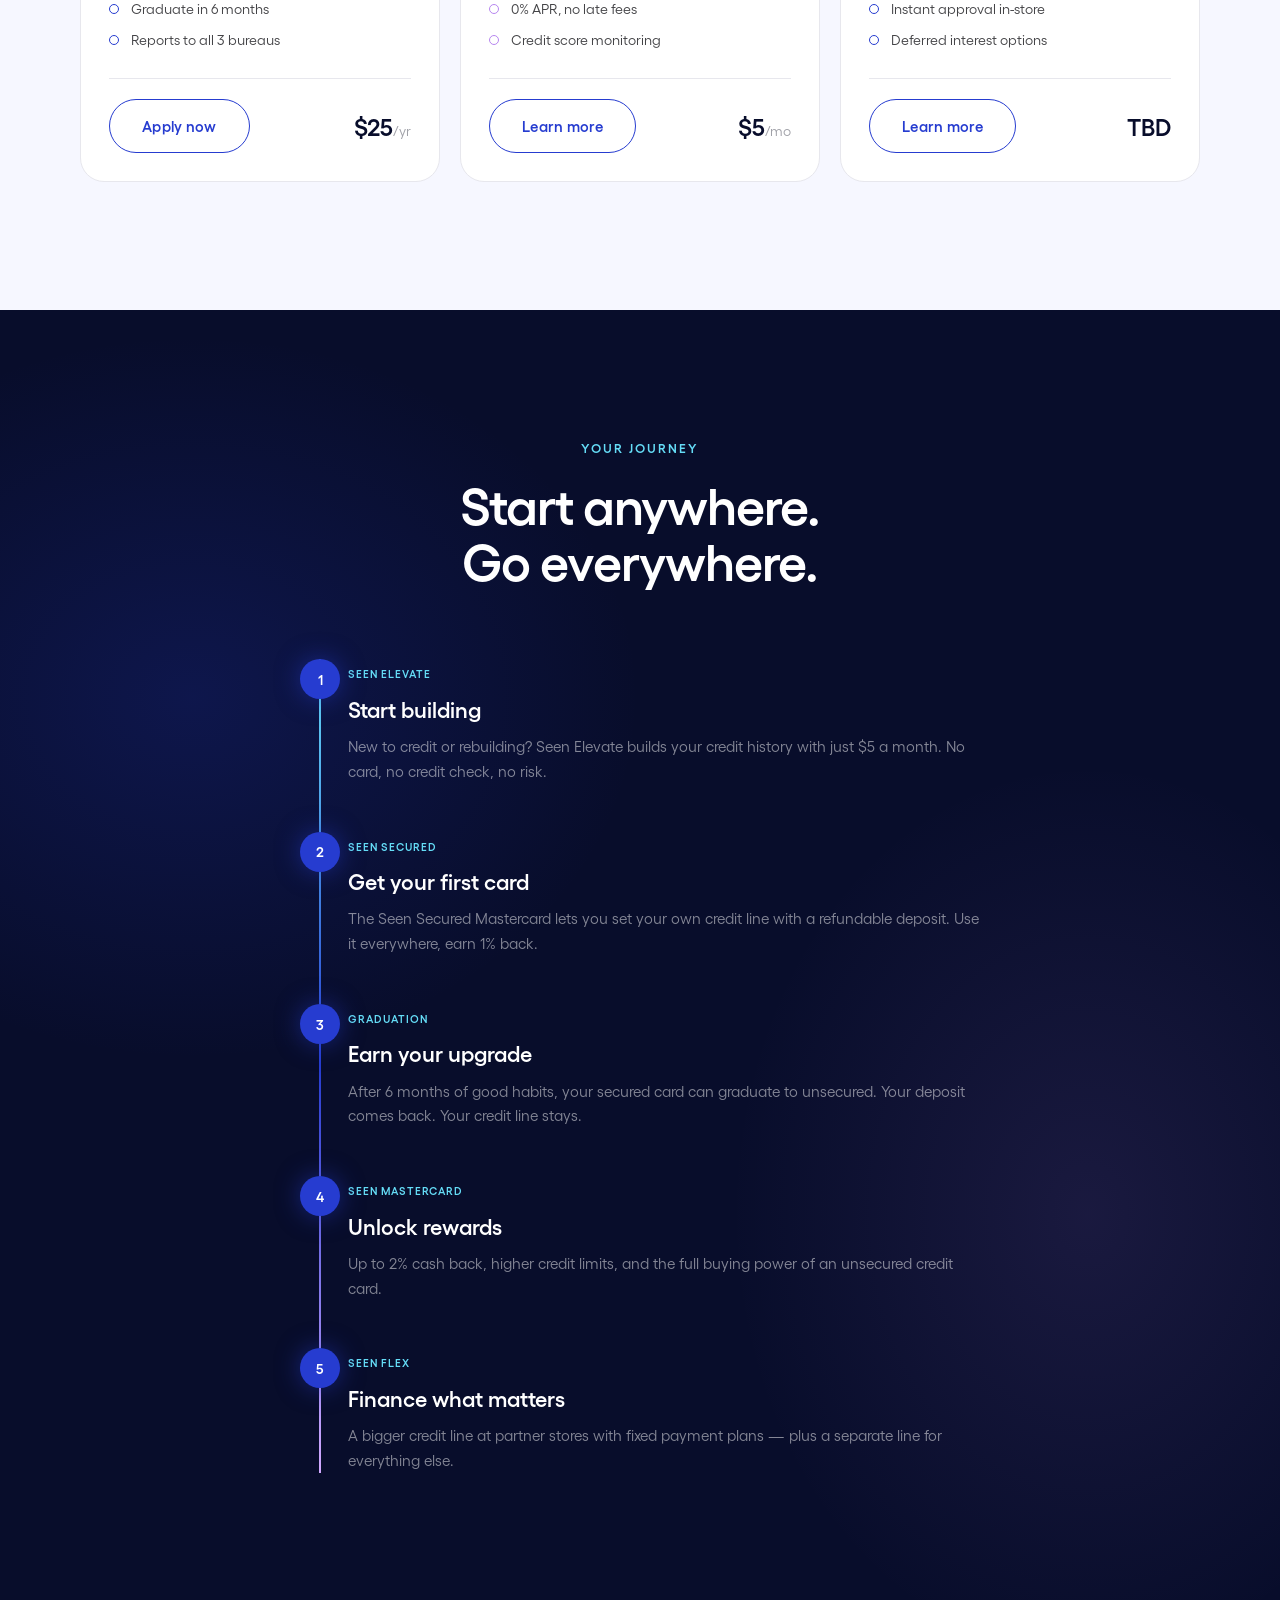
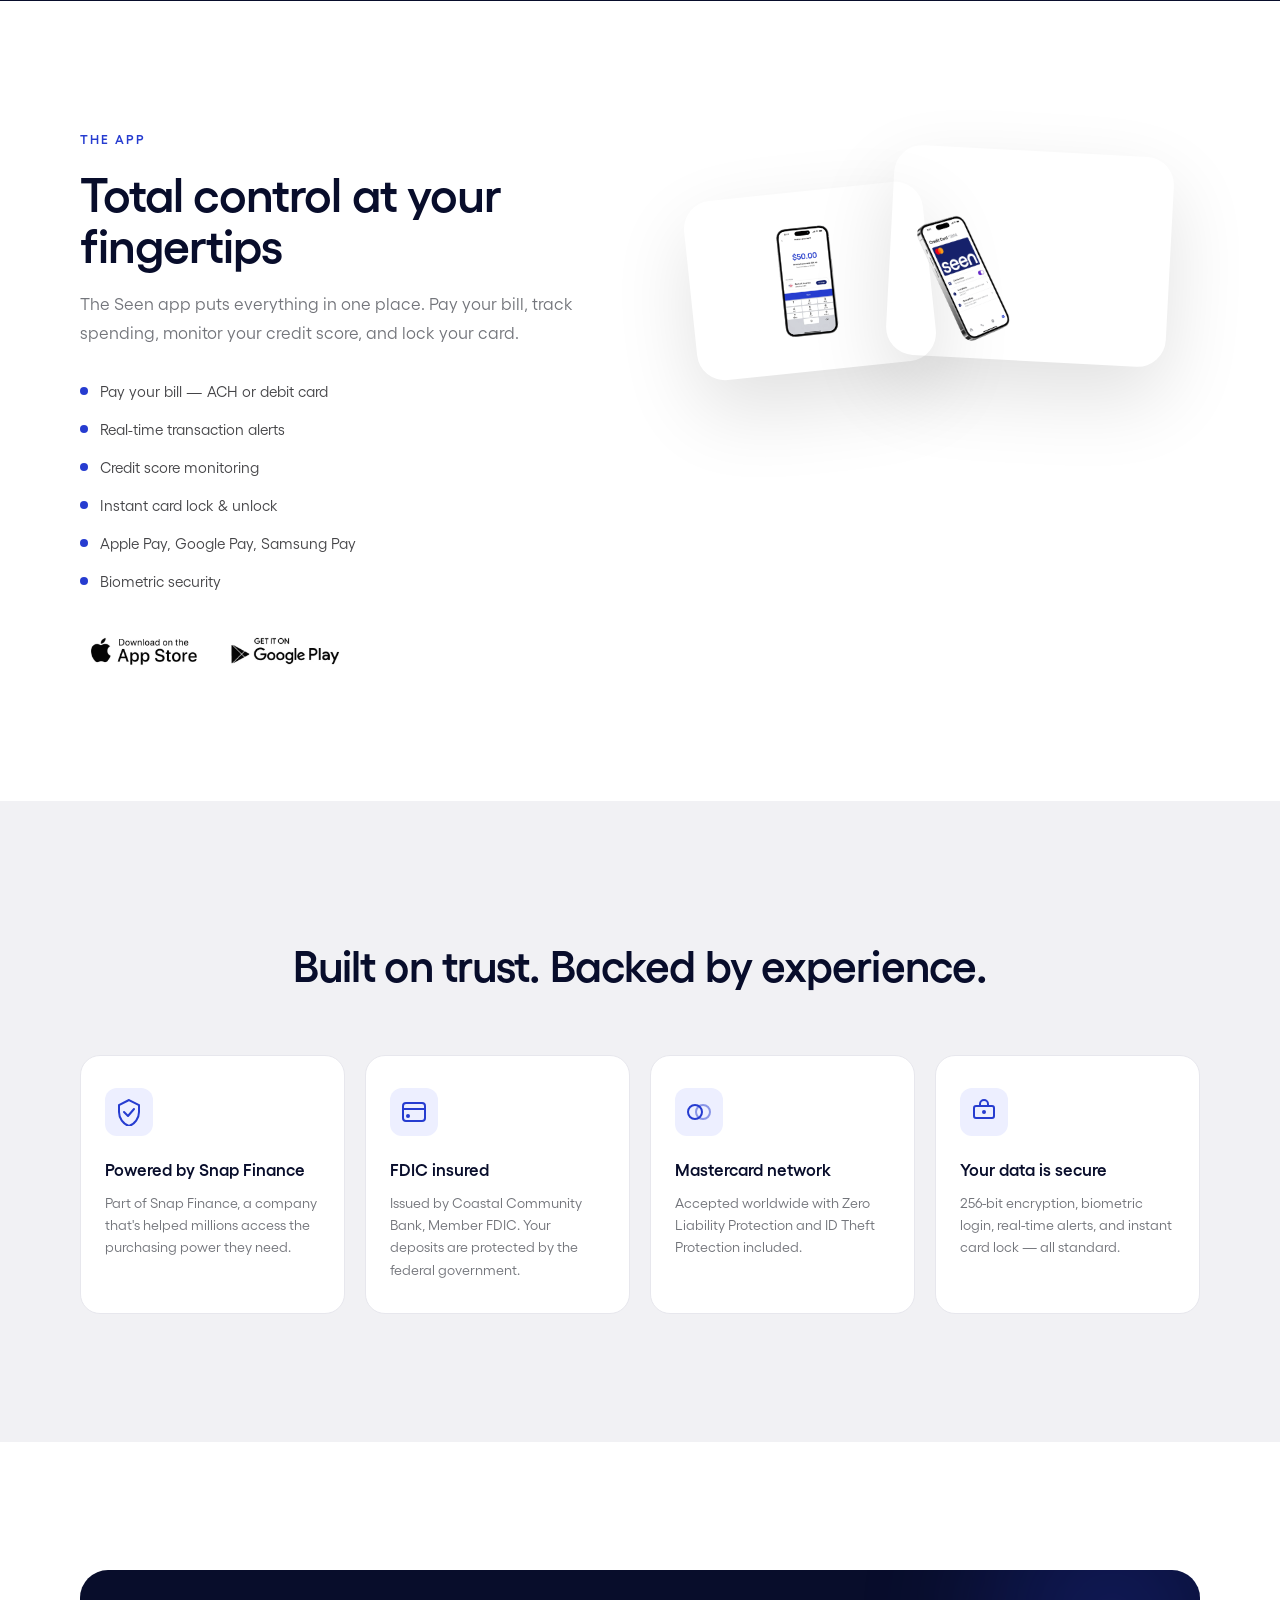
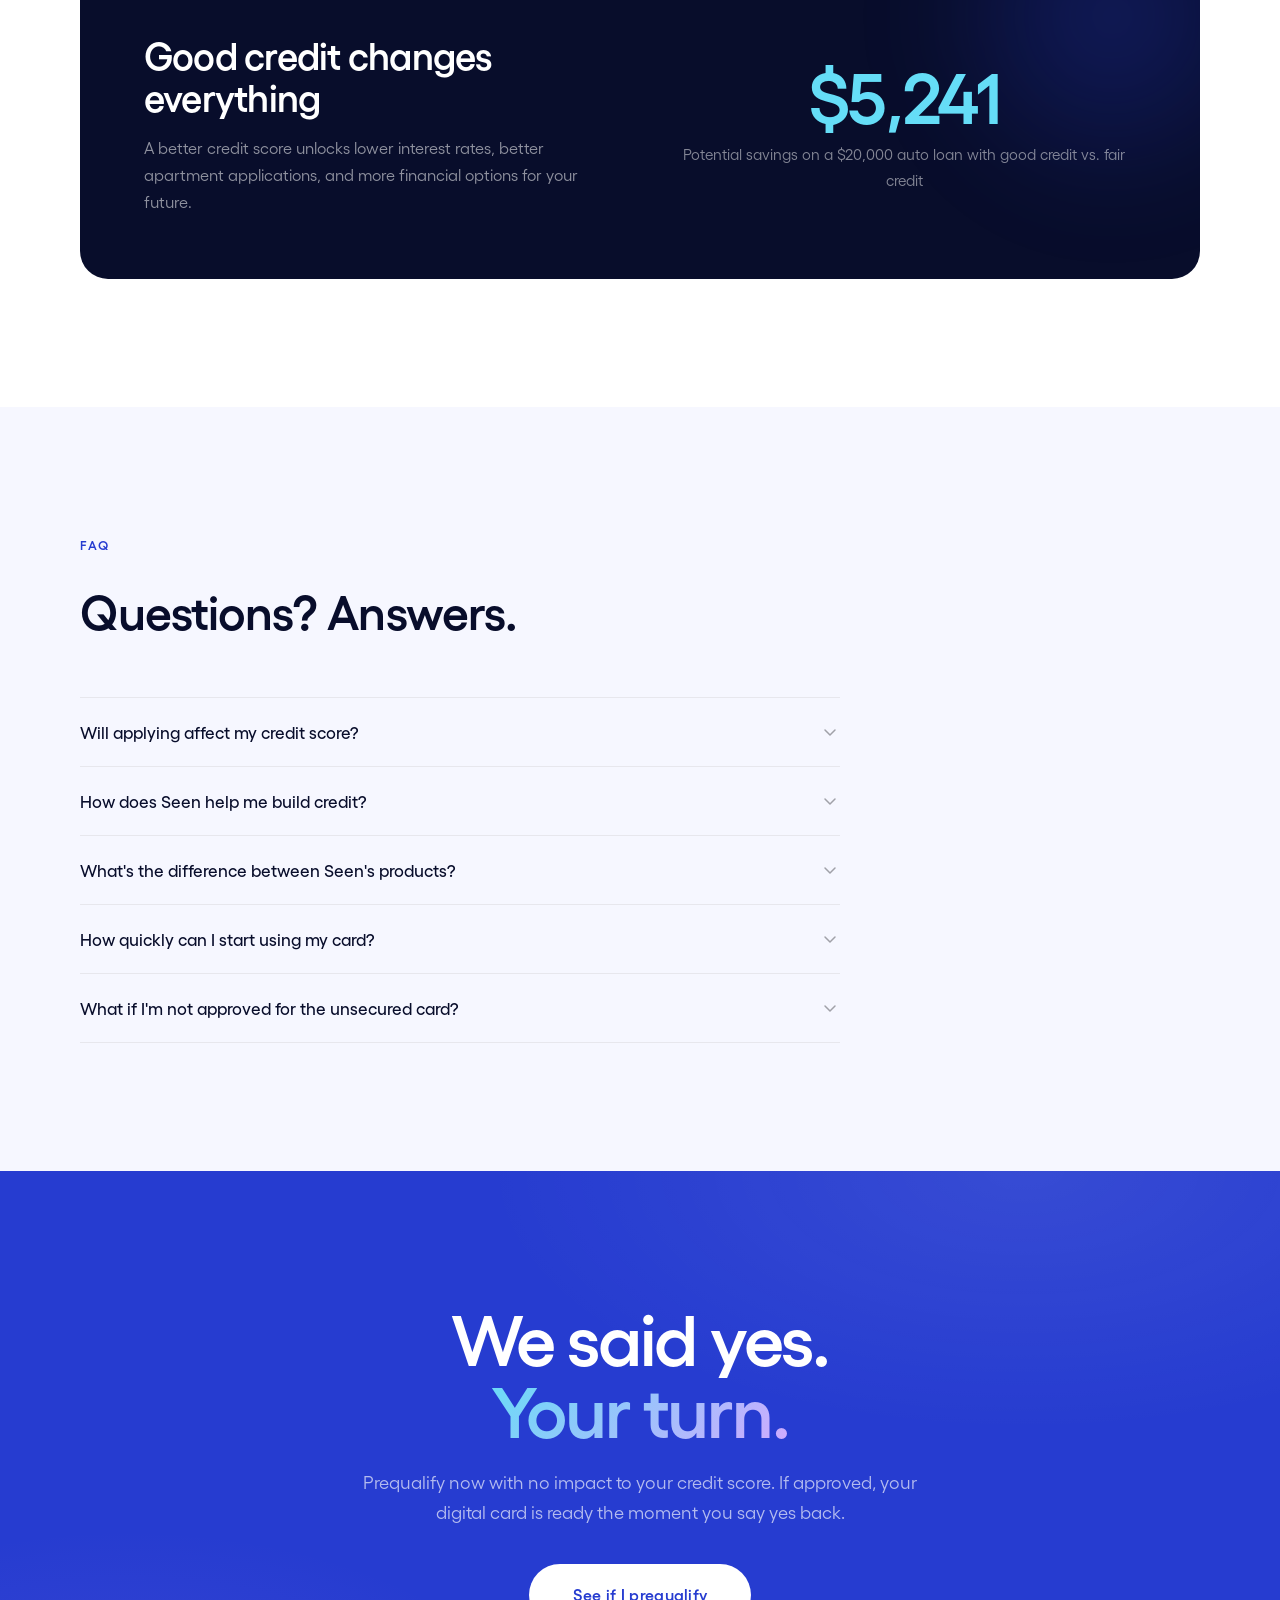
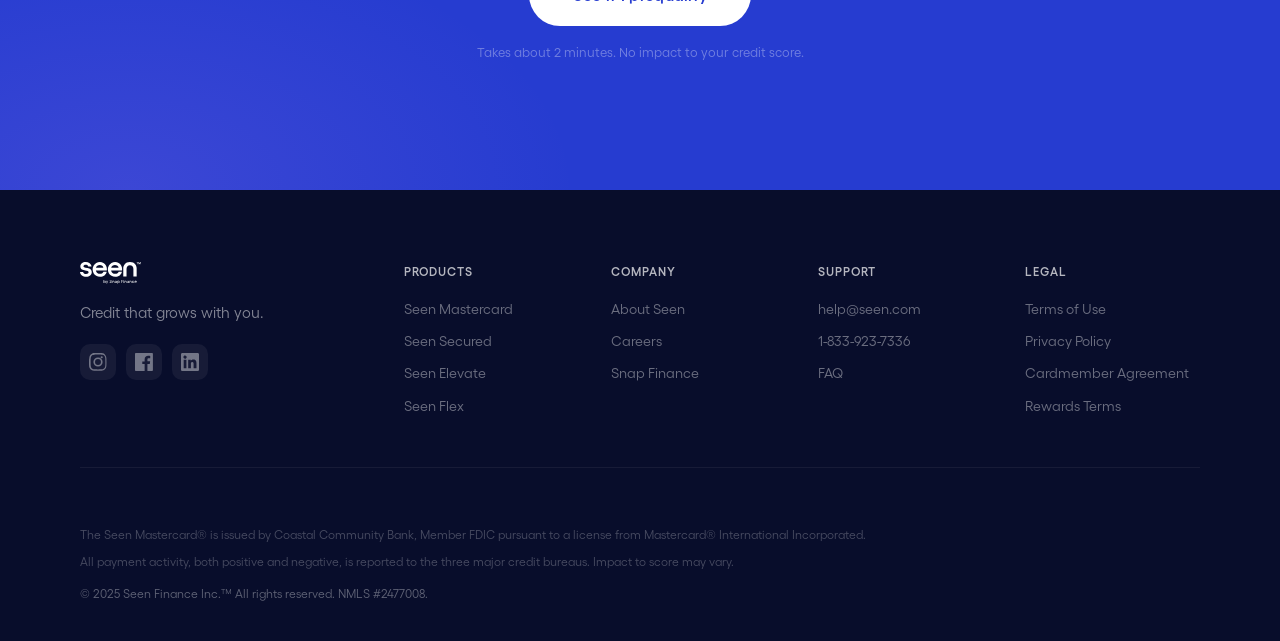
==== commit 380a7c41: "Switch all versions to Gellix font, remove Google Fonts dependency Co-Authored-By: Claude Sonnet 4.6" ====
--- a/v1/index.html
+++ b/v1/index.html
@@ -6,9 +6,6 @@
   <title>Seen | Credit That Grows With You</title>
   <meta name="description" content="Seen starts with yes. Build, rebuild, and grow your credit with products designed for every stage of your journey. Mastercard accepted everywhere.">
   <link rel="icon" href="assets/logo-webclip.webp" type="image/webp">
-  <link rel="preconnect" href="https://fonts.googleapis.com">
-  <link rel="preconnect" href="https://fonts.gstatic.com" crossorigin>
-  <link href="https://fonts.googleapis.com/css2?family=Outfit:wght@300;400;500;600;700;800&display=swap" rel="stylesheet">
   <link rel="stylesheet" href="style.css">
 </head>
 <body>
--- a/v1/style.css
+++ b/v1/style.css
@@ -1,6 +1,28 @@
 /* ============================================
    SEEN FINANCE — REDESIGNED HOMEPAGE
    ============================================ */
+
+@font-face {
+  font-family: 'Gellix';
+  src: url('assets/fonts/Gellix-Regular.otf') format('opentype');
+  font-weight: 400;
+  font-style: normal;
+  font-display: swap;
+}
+@font-face {
+  font-family: 'Gellix';
+  src: url('assets/fonts/Gellix-Medium.otf') format('opentype');
+  font-weight: 500;
+  font-style: normal;
+  font-display: swap;
+}
+@font-face {
+  font-family: 'Gellix';
+  src: url('assets/fonts/Gellix-SemiBold.otf') format('opentype');
+  font-weight: 600;
+  font-style: normal;
+  font-display: swap;
+}
 
 /* --- Reset & Base --- */
 *, *::before, *::after { margin: 0; padding: 0; box-sizing: border-box; }
@@ -39,7 +61,7 @@
   --container-max: 1200px;
   --container-pad: clamp(20px, 4vw, 40px);
 
-  --font: 'Outfit', sans-serif;
+  --font: 'Gellix', sans-serif;
 
   --ease-out: cubic-bezier(0.16, 1, 0.3, 1);
   --ease-spring: cubic-bezier(0.34, 1.56, 0.64, 1);
